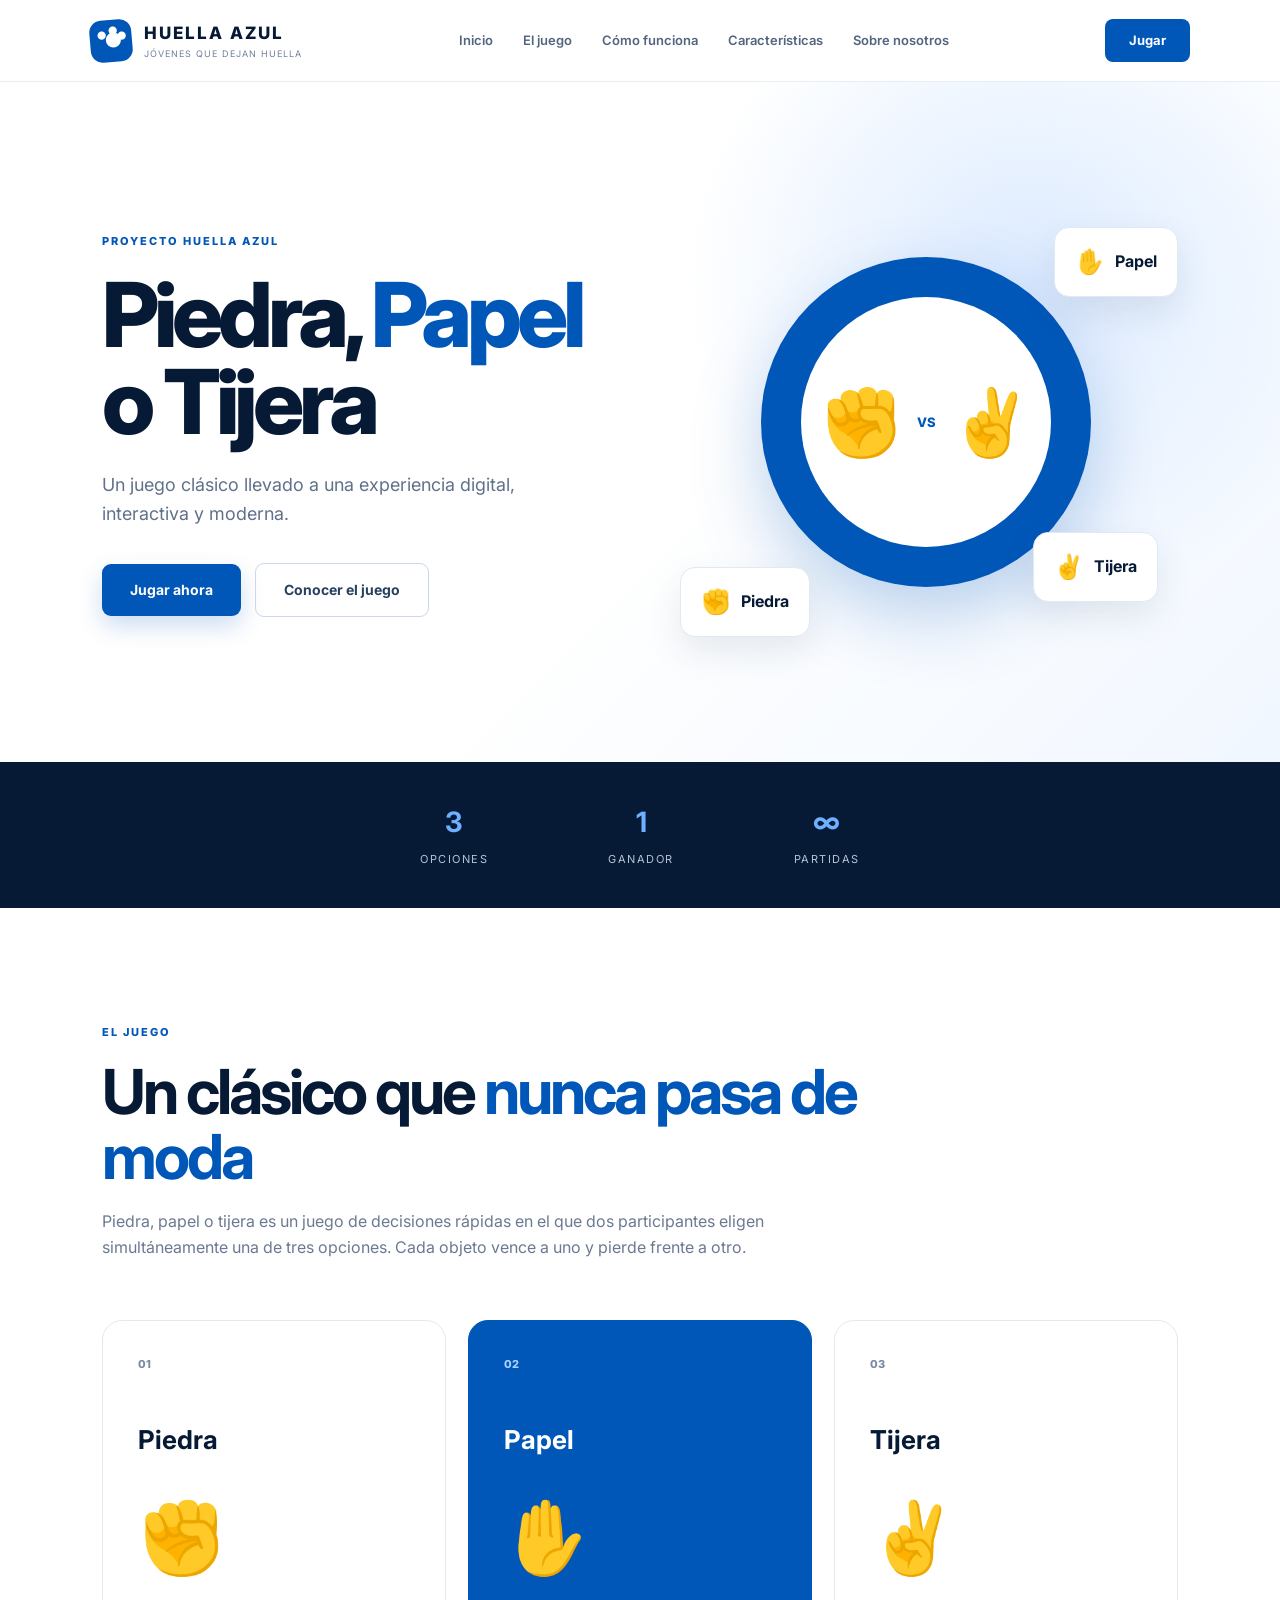
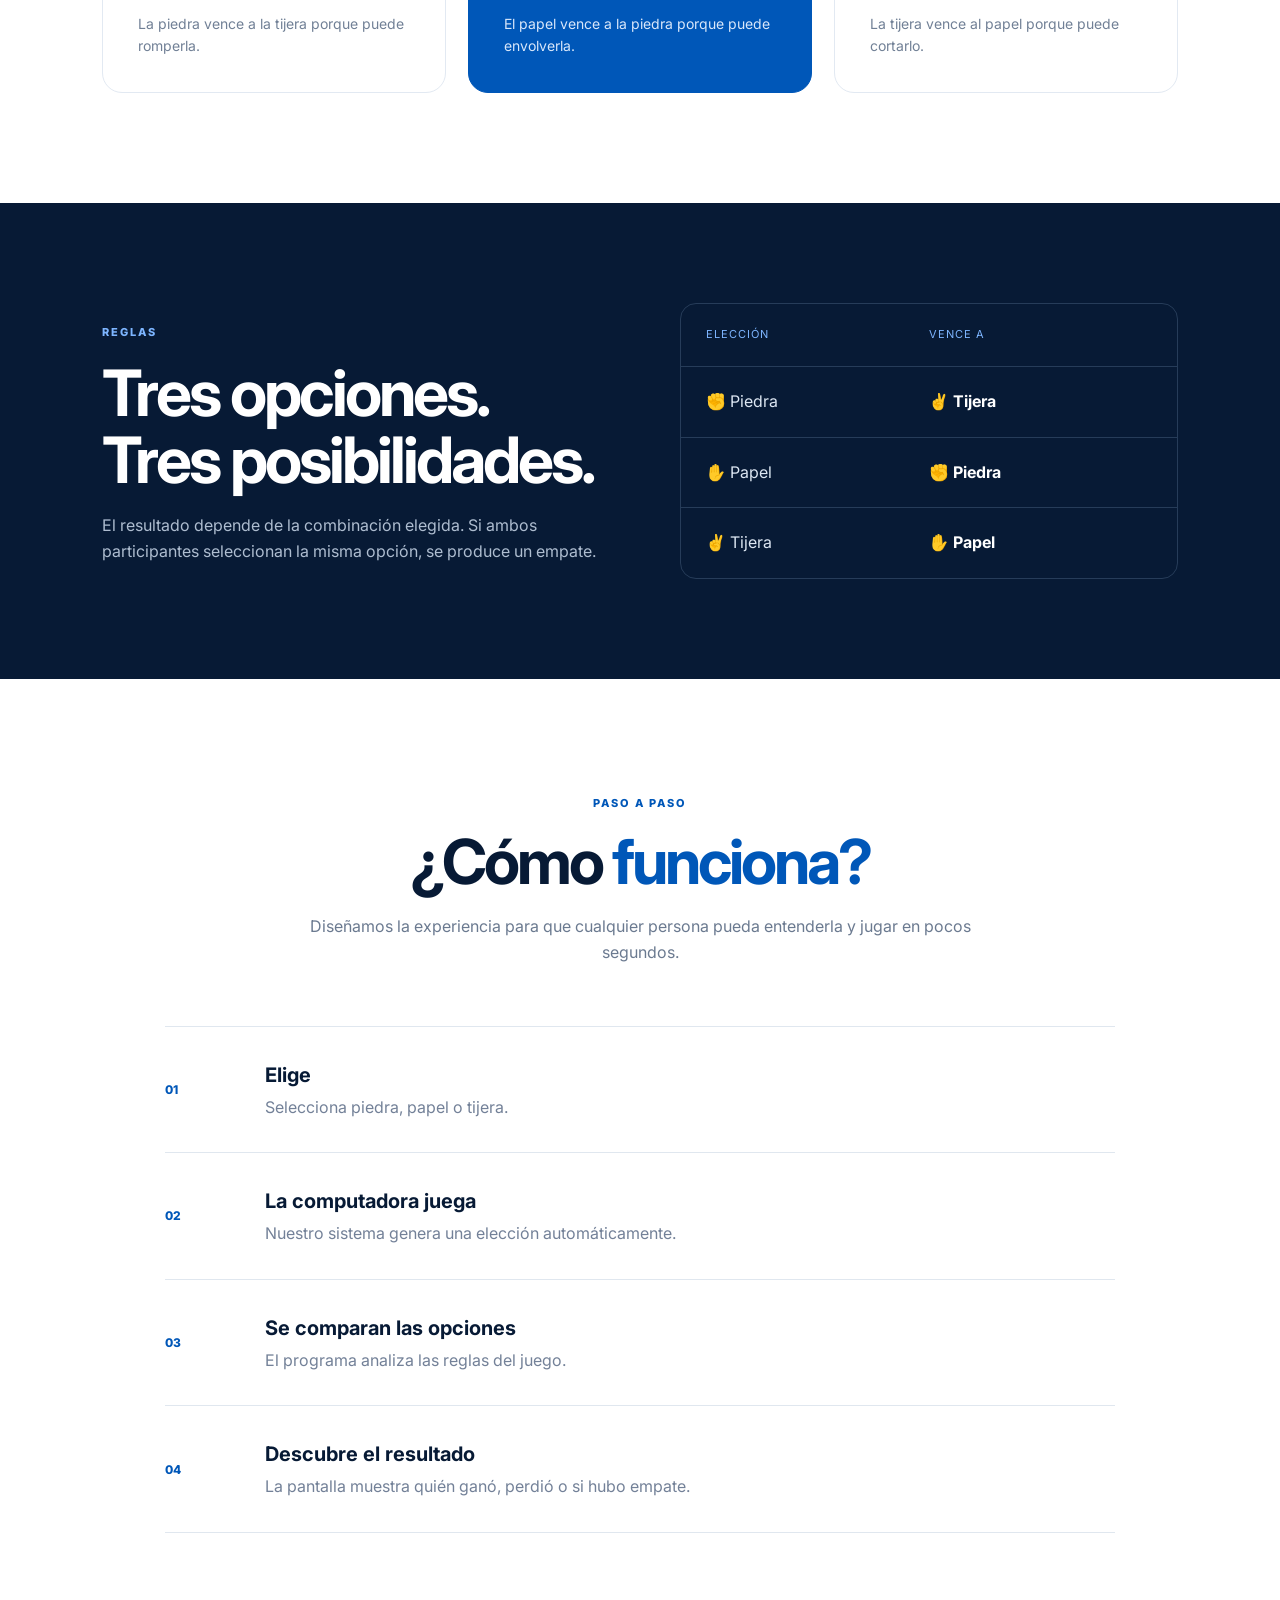
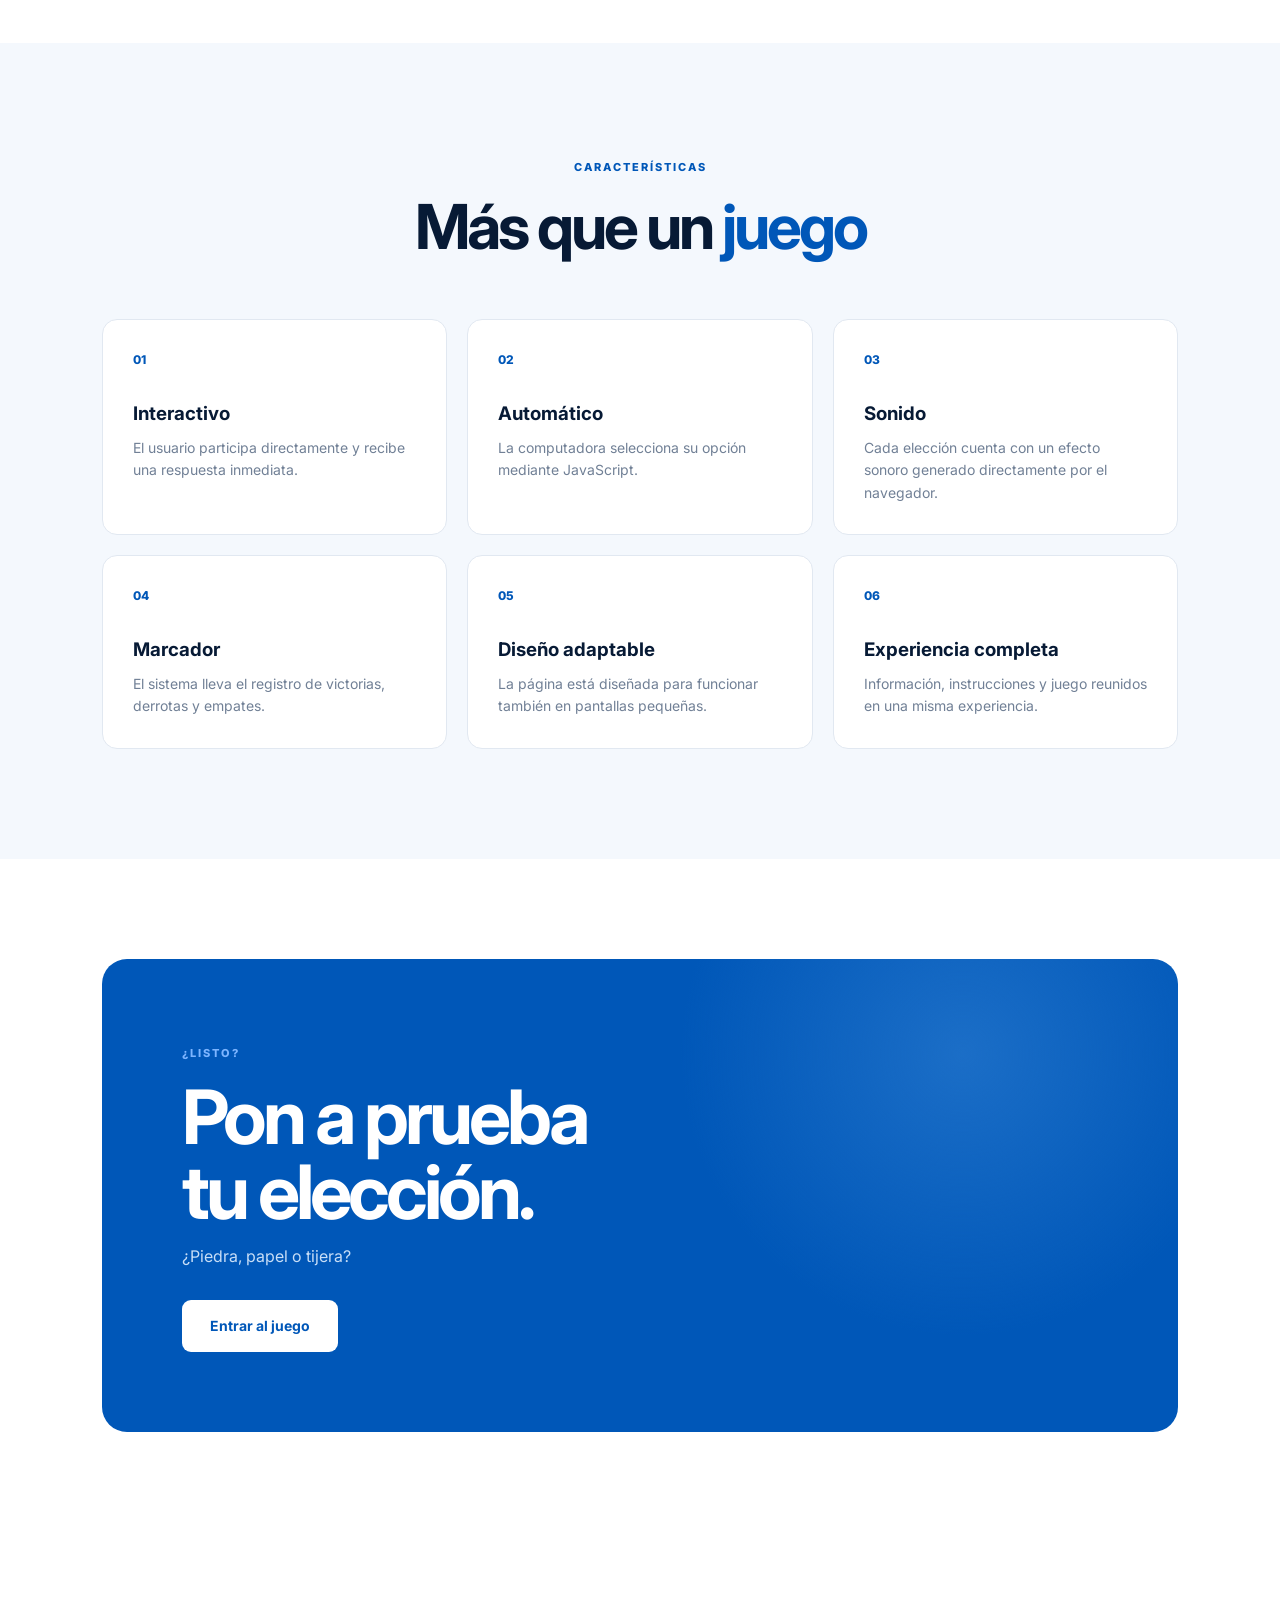
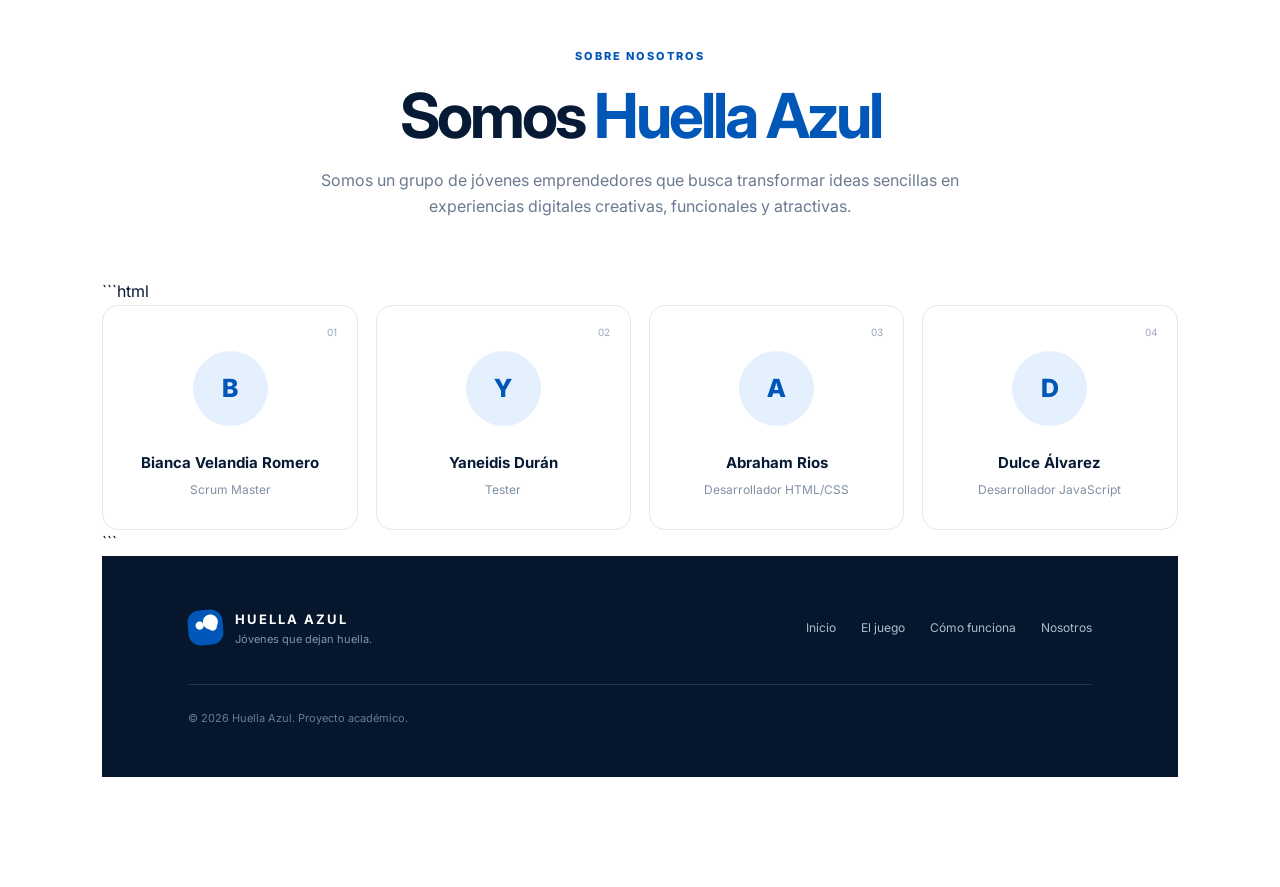
==== index.html @ b8ee0f4b "Rename Index.html to index.html" ====
<!DOCTYPE html>
<html lang="es">
<head>
    <meta charset="UTF-8">
    <meta name="viewport" content="width=device-width, initial-scale=1.0">

    <title>Huella Azul | Piedra, Papel o Tijera</title>

    <link rel="stylesheet" href="style.css">

    <link rel="preconnect" href="https://fonts.googleapis.com">
    <link rel="preconnect" href="https://fonts.gstatic.com" crossorigin>
    <link href="https://fonts.googleapis.com/css2?family=Inter:wght@400;500;600;700;800&display=swap" rel="stylesheet">
</head>

<body>

    <!-- BARRA DE NAVEGACIÓN -->

    <header class="navbar">

        <div class="logo">
            <div class="paw-logo">
                <span>●</span>
                <span>●</span>
                <span>●</span>
                <span>●</span>
            </div>

            <div>
                <h2>HUELLA AZUL</h2>
                <p>Jóvenes que dejan huella</p>
            </div>
        </div>

        <nav>
            <a href="#inicio">Inicio</a>
            <a href="#juego">El juego</a>
            <a href="#como-funciona">Cómo funciona</a>
            <a href="#caracteristicas">Características</a>
            <a href="#nosotros">Sobre nosotros</a>
        </nav>

        <a href="juego.html" class="nav-button">Jugar</a>

    </header>


    <!-- HERO -->

    <main>

        <section id="inicio" class="hero">

            <div class="hero-content">

                <span class="mini-label">PROYECTO HUELLA AZUL</span>

                <h1>
                    Piedra,
                    <span>Papel</span>
                    o Tijera
                </h1>

                <p>
                    Un juego clásico llevado a una experiencia digital,
                    interactiva y moderna.
                </p>

                <div class="hero-buttons">

                    <a href="juego.html" class="primary-button">
                        Jugar ahora
                    </a>

                    <a href="#juego" class="secondary-button">
                        Conocer el juego
                    </a>

                </div>

            </div>


            <div class="hero-game">

                <div class="floating-card card-one">
                    <div class="object-icon">✋</div>
                    <strong>Papel</strong>
                </div>

                <div class="main-circle">

                    <div class="circle-inner">
                        <div class="big-hand">✊</div>
                        <span>VS</span>
                        <div class="big-hand">✌</div>
                    </div>

                </div>

                <div class="floating-card card-two">
                    <div class="object-icon">✌</div>
                    <strong>Tijera</strong>
                </div>

                <div class="floating-card card-three">
                    <div class="object-icon">✊</div>
                    <strong>Piedra</strong>
                </div>

            </div>

        </section>


        <!-- ESTADÍSTICAS -->

        <section class="stats-section">

            <div class="stat">
                <strong>3</strong>
                <span>Opciones</span>
            </div>

            <div class="stat">
                <strong>1</strong>
                <span>Ganador</span>
            </div>

            <div class="stat">
                <strong>∞</strong>
                <span>Partidas</span>
            </div>

        </section>


        <!-- INTRODUCCIÓN -->

        <section id="juego" class="section">

            <div class="section-title">

                <span class="mini-label">EL JUEGO</span>

                <h2>
                    Un clásico que
                    <span>nunca pasa de moda</span>
                </h2>

                <p>
                    Piedra, papel o tijera es un juego de decisiones rápidas
                    en el que dos participantes eligen simultáneamente una
                    de tres opciones. Cada objeto vence a uno y pierde frente
                    a otro.
                </p>

            </div>


            <div class="info-grid">

                <article class="info-card">

                    <div class="card-number">01</div>

                    <h3>Piedra</h3>

                    <div class="large-symbol">✊</div>

                    <p>
                        La piedra vence a la tijera porque puede romperla.
                    </p>

                </article>


                <article class="info-card featured">

                    <div class="card-number">02</div>

                    <h3>Papel</h3>

                    <div class="large-symbol">✋</div>

                    <p>
                        El papel vence a la piedra porque puede envolverla.
                    </p>

                </article>


                <article class="info-card">

                    <div class="card-number">03</div>

                    <h3>Tijera</h3>

                    <div class="large-symbol">✌</div>

                    <p>
                        La tijera vence al papel porque puede cortarlo.
                    </p>

                </article>

            </div>

        </section>


        <!-- REGLAS -->

        <section class="rules-section">

            <div class="rules-content">

                <span class="mini-label light">REGLAS</span>

                <h2>
                    Tres opciones.
                    <br>
                    Tres posibilidades.
                </h2>

                <p>
                    El resultado depende de la combinación elegida.
                    Si ambos participantes seleccionan la misma opción,
                    se produce un empate.
                </p>

            </div>


            <div class="rules-table">

                <div class="rule-row header">
                    <span>Elección</span>
                    <span>Vence a</span>
                </div>

                <div class="rule-row">
                    <span>✊ Piedra</span>
                    <strong>✌ Tijera</strong>
                </div>

                <div class="rule-row">
                    <span>✋ Papel</span>
                    <strong>✊ Piedra</strong>
                </div>

                <div class="rule-row">
                    <span>✌ Tijera</span>
                    <strong>✋ Papel</strong>
                </div>

            </div>

        </section>


        <!-- CÓMO FUNCIONA -->

        <section id="como-funciona" class="section">

            <div class="section-title centered">

                <span class="mini-label">PASO A PASO</span>

                <h2>
                    ¿Cómo
                    <span>funciona?</span>
                </h2>

                <p>
                    Diseñamos la experiencia para que cualquier persona
                    pueda entenderla y jugar en pocos segundos.
                </p>

            </div>


            <div class="steps">

                <div class="step">

                    <div class="step-number">01</div>

                    <div>
                        <h3>Elige</h3>
                        <p>
                            Selecciona piedra, papel o tijera.
                        </p>
                    </div>

                </div>


                <div class="step">

                    <div class="step-number">02</div>

                    <div>
                        <h3>La computadora juega</h3>
                        <p>
                            Nuestro sistema genera una elección
                            automáticamente.
                        </p>
                    </div>

                </div>


                <div class="step">

                    <div class="step-number">03</div>

                    <div>
                        <h3>Se comparan las opciones</h3>
                        <p>
                            El programa analiza las reglas del juego.
                        </p>
                    </div>

                </div>


                <div class="step">

                    <div class="step-number">04</div>

                    <div>
                        <h3>Descubre el resultado</h3>
                        <p>
                            La pantalla muestra quién ganó, perdió
                            o si hubo empate.
                        </p>
                    </div>

                </div>

            </div>

        </section>


        <!-- CARACTERÍSTICAS -->

        <section id="caracteristicas" class="features-section">

            <div class="section-title centered">

                <span class="mini-label">CARACTERÍSTICAS</span>

                <h2>
                    Más que un
                    <span>juego</span>
                </h2>

            </div>


            <div class="features-grid">

                <article class="feature">

                    <div class="feature-icon">01</div>

                    <h3>Interactivo</h3>

                    <p>
                        El usuario participa directamente y recibe
                        una respuesta inmediata.
                    </p>

                </article>


                <article class="feature">

                    <div class="feature-icon">02</div>

                    <h3>Automático</h3>

                    <p>
                        La computadora selecciona su opción mediante
                        JavaScript.
                    </p>

                </article>


                <article class="feature">

                    <div class="feature-icon">03</div>

                    <h3>Sonido</h3>

                    <p>
                        Cada elección cuenta con un efecto sonoro
                        generado directamente por el navegador.
                    </p>

                </article>


                <article class="feature">

                    <div class="feature-icon">04</div>

                    <h3>Marcador</h3>

                    <p>
                        El sistema lleva el registro de victorias,
                        derrotas y empates.
                    </p>

                </article>


                <article class="feature">

                    <div class="feature-icon">05</div>

                    <h3>Diseño adaptable</h3>

                    <p>
                        La página está diseñada para funcionar
                        también en pantallas pequeñas.
                    </p>

                </article>


                <article class="feature">

                    <div class="feature-icon">06</div>

                    <h3>Experiencia completa</h3>

                    <p>
                        Información, instrucciones y juego reunidos
                        en una misma experiencia.
                    </p>

                </article>

            </div>

        </section>


        <!-- CTA -->

        <section class="cta">

            <div>

                <span class="mini-label light">
                    ¿LISTO?
                </span>

                <h2>
                    Pon a prueba
                    <br>
                    tu elección.
                </h2>

                <p>
                    ¿Piedra, papel o tijera?
                </p>

                <a href="juego.html" class="white-button">
                    Entrar al juego
                </a>

            </div>

        </section>


        <!-- SOBRE NOSOTROS -->

        <section id="nosotros" class="section">

            <div class="section-title centered">

                <span class="mini-label">
                    SOBRE NOSOTROS
                </span>

                <h2>
                    Somos
                    <span>Huella Azul</span>
                </h2>

                <p>
                    Somos un grupo de jóvenes emprendedores que busca
                    transformar ideas sencillas en experiencias digitales
                    creativas, funcionales y atractivas.
                </p>

            </div>


            ```html
<div class="team-grid">

    <article class="member">

        <div class="member-number">01</div>

        <div class="member-initial">
            B
        </div>

        <h3>Bianca Velandia Romero</h3>

        <p class="member-role">
            Scrum Master
        </p>

    </article>


    <article class="member">

        <div class="member-number">02</div>

        <div class="member-initial">
            Y
        </div>

        <h3>Yaneidis Durán</h3>

        <p class="member-role">
            Tester
        </p>

    </article>


    <article class="member">

        <div class="member-number">03</div>

        <div class="member-initial">
            A
        </div>

        <h3>Abraham Rios</h3>

        <p class="member-role">
            Desarrollador HTML/CSS
        </p>

    </article>


    <article class="member">

        <div class="member-number">04</div>

        <div class="member-initial">
            D
        </div>

        <h3>Dulce Álvarez</h3>

        <p class="member-role">
            Desarrollador JavaScript
        </p>

    </article>

</div>
```



    <!-- FOOTER -->

    <footer>

        <div class="footer-logo">

            <div class="paw-logo small">
                <span>●</span>
                <span>●</span>
                <span>●</span>
                <span>●</span>
            </div>

            <div>
                <strong>HUELLA AZUL</strong>
                <p>Jóvenes que dejan huella.</p>
            </div>

        </div>


        <div class="footer-links">

            <a href="#inicio">Inicio</a>
            <a href="#juego">El juego</a>
            <a href="#como-funciona">Cómo funciona</a>
            <a href="#nosotros">Nosotros</a>

        </div>


        <p class="copyright">
            © 2026 Huella Azul. Proyecto académico.
        </p>

    </footer>

</body>
</html>
---- style.css ----
* {
    margin: 0;
    padding: 0;
    box-sizing: border-box;
}

html {
    scroll-behavior: smooth;
}

body {
    font-family: "Inter", sans-serif;
    background: #ffffff;
    color: #071a35;
    line-height: 1.6;
}

a {
    text-decoration: none;
    color: inherit;
}


/* =========================
   NAVBAR
========================= */

.navbar {
    width: 100%;
    height: 82px;
    padding: 0 7%;
    display: flex;
    align-items: center;
    justify-content: space-between;
    background: rgba(255, 255, 255, 0.96);
    border-bottom: 1px solid #e7edf5;
    position: sticky;
    top: 0;
    z-index: 1000;
    backdrop-filter: blur(12px);
}

.logo {
    display: flex;
    align-items: center;
    gap: 12px;
}

.logo h2 {
    font-size: 17px;
    letter-spacing: 2px;
    font-weight: 800;
}

.logo p {
    font-size: 9px;
    color: #70809a;
    letter-spacing: 1px;
    text-transform: uppercase;
}

.paw-logo {
    width: 42px;
    height: 42px;
    border-radius: 12px;
    background: #0057b8;
    position: relative;
    transform: rotate(-5deg);
}

.paw-logo span {
    position: absolute;
    color: white;
    font-size: 11px;
}

.paw-logo span:nth-child(1) {
    left: 7px;
    top: 7px;
}

.paw-logo span:nth-child(2) {
    left: 19px;
    top: 3px;
}

.paw-logo span:nth-child(3) {
    right: 5px;
    top: 9px;
}

.paw-logo span:nth-child(4) {
    left: 14px;
    bottom: 6px;
    font-size: 20px;
}

nav {
    display: flex;
    gap: 30px;
}

nav a {
    font-size: 13px;
    font-weight: 600;
    color: #53657e;
    transition: 0.3s;
}

nav a:hover {
    color: #0057b8;
}

.nav-button {
    background: #0057b8;
    color: white;
    padding: 11px 24px;
    border-radius: 8px;
    font-size: 13px;
    font-weight: 700;
    transition: 0.3s;
}

.nav-button:hover {
    background: #003e82;
    transform: translateY(-2px);
}


/* =========================
   HERO
========================= */

.hero {
    min-height: 680px;
    padding: 80px 8%;
    display: grid;
    grid-template-columns: 1fr 1fr;
    align-items: center;
    gap: 70px;
    background:
        radial-gradient(circle at 80% 30%, #dbeaff 0, transparent 30%),
        linear-gradient(135deg, #ffffff 55%, #f1f7ff);
}

.hero-content {
    max-width: 650px;
}

.mini-label {
    color: #0057b8;
    font-size: 11px;
    font-weight: 800;
    letter-spacing: 2px;
    text-transform: uppercase;
}

.hero h1 {
    font-size: clamp(55px, 7vw, 92px);
    line-height: 0.98;
    letter-spacing: -5px;
    margin: 18px 0 25px;
    font-weight: 800;
}

.hero h1 span,
.section-title h2 span,
.game-header h1 span {
    color: #0057b8;
}

.hero-content > p {
    max-width: 500px;
    color: #61718a;
    font-size: 18px;
    margin-bottom: 34px;
}

.hero-buttons {
    display: flex;
    gap: 14px;
    align-items: center;
}

.primary-button,
.secondary-button,
.white-button {
    padding: 15px 28px;
    border-radius: 9px;
    font-size: 14px;
    font-weight: 700;
    transition: 0.3s;
}

.primary-button {
    background: #0057b8;
    color: white;
    box-shadow: 0 10px 25px rgba(0, 87, 184, 0.2);
}

.primary-button:hover {
    transform: translateY(-3px);
    background: #003e82;
}

.secondary-button {
    border: 1px solid #ccd8e8;
    color: #27415f;
}

.secondary-button:hover {
    border-color: #0057b8;
    color: #0057b8;
}


/* HERO GRAPHIC */

.hero-game {
    height: 480px;
    position: relative;
    display: flex;
    align-items: center;
    justify-content: center;
}

.main-circle {
    width: 330px;
    height: 330px;
    border-radius: 50%;
    background: #0057b8;
    display: flex;
    justify-content: center;
    align-items: center;
    box-shadow: 0 30px 70px rgba(0, 87, 184, 0.25);
}

.circle-inner {
    width: 250px;
    height: 250px;
    background: white;
    border-radius: 50%;
    display: flex;
    align-items: center;
    justify-content: center;
    gap: 15px;
}

.big-hand {
    font-size: 65px;
}

.circle-inner span {
    color: #0057b8;
    font-weight: 800;
    font-size: 13px;
}

.floating-card {
    position: absolute;
    background: white;
    border: 1px solid #e2e9f2;
    border-radius: 15px;
    padding: 15px 20px;
    display: flex;
    align-items: center;
    gap: 10px;
    box-shadow: 0 15px 35px rgba(25, 54, 90, 0.1);
}

.object-icon {
    font-size: 24px;
}

.card-one {
    top: 45px;
    right: 0;
}

.card-two {
    bottom: 60px;
    right: 20px;
}

.card-three {
    bottom: 25px;
    left: 5px;
}


/* =========================
   STATS
========================= */

.stats-section {
    background: #071a35;
    color: white;
    display: flex;
    justify-content: center;
    gap: 120px;
    padding: 38px;
}

.stat {
    text-align: center;
}

.stat strong {
    display: block;
    color: #6eafff;
    font-size: 28px;
}

.stat span {
    color: #b5c3d6;
    font-size: 11px;
    text-transform: uppercase;
    letter-spacing: 1.5px;
}


/* =========================
   SECTIONS
========================= */

.section {
    padding: 110px 8%;
}

.section-title {
    max-width: 760px;
    margin-bottom: 60px;
}

.section-title.centered {
    margin-left: auto;
    margin-right: auto;
    text-align: center;
}

.section-title h2 {
    font-size: clamp(38px, 5vw, 62px);
    line-height: 1.05;
    letter-spacing: -3px;
    margin: 15px 0 20px;
}

.section-title p {
    color: #6b7a90;
    max-width: 680px;
    font-size: 16px;
}

.centered p {
    margin: auto;
}


/* =========================
   INFO CARDS
========================= */

.info-grid {
    display: grid;
    grid-template-columns: repeat(3, 1fr);
    gap: 22px;
}

.info-card {
    min-height: 360px;
    border: 1px solid #e2e9f2;
    border-radius: 20px;
    padding: 35px;
    position: relative;
    transition: 0.3s;
    background: white;
}

.info-card:hover {
    transform: translateY(-8px);
    box-shadow: 0 20px 45px rgba(25, 54, 90, 0.1);
}

.info-card.featured {
    background: #0057b8;
    color: white;
    border-color: #0057b8;
}

.card-number {
    font-size: 11px;
    color: #7a8aa0;
    font-weight: 800;
}

.featured .card-number {
    color: #a9d0ff;
}

.info-card h3 {
    margin-top: 45px;
    font-size: 26px;
}

.large-symbol {
    font-size: 70px;
    margin: 20px 0;
}

.info-card p {
    color: #718096;
    font-size: 14px;
}

.featured p {
    color: #d8e7fa;
}


/* =========================
   RULES
========================= */

.rules-section {
    background: #071a35;
    color: white;
    padding: 100px 8%;
    display: grid;
    grid-template-columns: 1fr 1fr;
    gap: 80px;
    align-items: center;
}

.light {
    color: #7db5ff;
}

.rules-content h2 {
    font-size: clamp(42px, 5vw, 65px);
    line-height: 1.05;
    letter-spacing: -3px;
    margin: 15px 0 20px;
}

.rules-content p {
    color: #aebdd0;
    max-width: 500px;
}

.rules-table {
    border: 1px solid #263c59;
    border-radius: 16px;
    overflow: hidden;
}

.rule-row {
    display: grid;
    grid-template-columns: 1fr 1fr;
    padding: 22px 25px;
    border-bottom: 1px solid #263c59;
    color: #dce6f2;
}

.rule-row:last-child {
    border-bottom: none;
}

.rule-row.header {
    color: #7db5ff;
    font-size: 11px;
    text-transform: uppercase;
    letter-spacing: 1px;
}

.rule-row strong {
    color: white;
}


/* =========================
   STEPS
========================= */

.steps {
    max-width: 950px;
    margin: auto;
    border-top: 1px solid #e0e7ef;
}

.step {
    display: grid;
    grid-template-columns: 100px 1fr;
    padding: 32px 0;
    border-bottom: 1px solid #e0e7ef;
    align-items: center;
}

.step-number {
    color: #0057b8;
    font-size: 12px;
    font-weight: 800;
}

.step h3 {
    font-size: 20px;
    margin-bottom: 4px;
}

.step p {
    color: #738198;
}


/* =========================
   FEATURES
========================= */

.features-section {
    padding: 110px 8%;
    background: #f4f8fd;
}

.features-grid {
    max-width: 1150px;
    margin: auto;
    display: grid;
    grid-template-columns: repeat(3, 1fr);
    gap: 20px;
}

.feature {
    background: white;
    border: 1px solid #e1e8f1;
    border-radius: 15px;
    padding: 30px;
    transition: 0.3s;
}

.feature:hover {
    transform: translateY(-5px);
    box-shadow: 0 15px 35px rgba(20, 50, 90, 0.08);
}

.feature-icon {
    color: #0057b8;
    font-size: 12px;
    font-weight: 800;
    margin-bottom: 30px;
}

.feature h3 {
    margin-bottom: 8px;
}

.feature p {
    color: #718096;
    font-size: 14px;
}


/* =========================
   CTA
========================= */

.cta {
    margin: 100px 8%;
    border-radius: 25px;
    padding: 80px;
    background:
        radial-gradient(circle at 80% 20%, #1b6ec7, transparent 30%),
        #0057b8;
    color: white;
}

.cta h2 {
    font-size: clamp(45px, 6vw, 75px);
    line-height: 1;
    letter-spacing: -4px;
    margin: 15px 0;
}

.cta p {
    color: #c7def7;
    margin-bottom: 30px;
}

.white-button {
    display: inline-block;
    background: white;
    color: #0057b8;
}


/* =========================
   TEAM
========================= */

.team-grid {
    display: grid;
    grid-template-columns: repeat(4, 1fr);
    gap: 18px;
}

.member {
    padding: 30px;
    border: 1px solid #e1e8f1;
    border-radius: 16px;
    text-align: center;
    position: relative;
}

.member-number {
    position: absolute;
    top: 18px;
    right: 20px;
    color: #9aa8ba;
    font-size: 10px;
}

.member-initial {
    width: 75px;
    height: 75px;
    margin: 15px auto 25px;
    border-radius: 50%;
    display: flex;
    justify-content: center;
    align-items: center;
    background: #e5f0ff;
    color: #0057b8;
    font-size: 25px;
    font-weight: 800;
}

.member h3 {
    font-size: 15px;
    margin-bottom: 5px;
}

.member p {
    color: #8090a4;
    font-size: 12px;
}


/* =========================
   FOOTER
========================= */

footer {
    background: #06162c;
    color: white;
    padding: 50px 8%;
    display: grid;
    grid-template-columns: 1fr auto;
    gap: 35px;
    align-items: center;
}

.footer-logo {
    display: flex;
    align-items: center;
    gap: 12px;
}

.paw-logo.small {
    width: 35px;
    height: 35px;
}

.footer-logo strong {
    font-size: 13px;
    letter-spacing: 2px;
}

.footer-logo p {
    color: #8394ab;
    font-size: 11px;
}

.footer-links {
    display: flex;
    gap: 25px;
}

.footer-links a {
    color: #aebdd0;
    font-size: 12px;
}

.footer-links a:hover {
    color: white;
}

.copyright {
    grid-column: 1 / -1;
    color: #687b95;
    font-size: 11px;
    border-top: 1px solid #203550;
    padding-top: 25px;
}


/* ==================================================
   PÁGINA DEL JUEGO
================================================== */

.game-page {
    background: #f4f8fd;
    min-height: 100vh;
}

.game-container {
    width: min(1100px, 90%);
    margin: auto;
    padding: 75px 0 100px;
}

.game-header {
    text-align: center;
    margin-bottom: 45px;
}

.game-header h1 {
    font-size: clamp(40px, 6vw, 70px);
    line-height: 1;
    letter-spacing: -4px;
    margin: 15px 0;
}

.game-header p {
    color: #708097;
}


/* MARCADOR */

.scoreboard {
    width: 500px;
    max-width: 100%;
    margin: auto;
    background: white;
    border: 1px solid #e0e7ef;
    border-radius: 15px;
    padding: 20px 35px;
    display: flex;
    justify-content: space-between;
    align-items: center;
}

.score-box {
    text-align: center;
}

.score-box span {
    display: block;
    color: #77879d;
    font-size: 10px;
    letter-spacing: 1.5px;
    font-weight: 800;
}

.score-box strong {
    font-size: 35px;
    color: #0057b8;
}

.vs {
    font-weight: 800;
    color: #b2bdca;
}


/* RESULTADO */

.result-area {
    margin: 45px 0;
    display: grid;
    grid-template-columns: 160px 1fr 160px;
    gap: 30px;
    align-items: center;
}

.choice-display {
    height: 160px;
    border-radius: 20px;
    background: white;
    border: 1px solid #dfe7f1;
    display: flex;
    align-items: center;
    justify-content: center;
}

.choice-display span {
    font-size: 65px;
}

.result-text {
    text-align: center;
}

.result-text > span {
    color: #0057b8;
    font-size: 10px;
    font-weight: 800;
    letter-spacing: 1.5px;
}

.result-text h2 {
    font-size: 32px;
    margin: 8px 0;
}

.result-text p {
    color: #77869b;
    font-size: 13px;
}


/* BOTONES */

.options {
    text-align: center;
}

.options h3 {
    margin-bottom: 22px;
}

.choice-buttons {
    display: grid;
    grid-template-columns: repeat(3, 1fr);
    gap: 18px;
}

.game-choice {
    background: white;
    border: 2px solid #e0e8f2;
    border-radius: 18px;
    padding: 28px 15px;
    cursor: pointer;
    font-family: inherit;
    transition: 0.3s;
}

.game-choice:hover {
    border-color: #0057b8;
    transform: translateY(-5px);
    box-shadow: 0 15px 30px rgba(0, 87, 184, 0.1);
}

.game-choice.active {
    border-color: #0057b8;
    background: #eef6ff;
}

.choice-symbol {
    display: block;
    font-size: 48px;
    margin-bottom: 10px;
}

.game-choice strong {
    display: block;
    color: #122b48;
    font-size: 16px;
}

.game-choice small {
    color: #8795a8;
    font-size: 11px;
}


/* RESET */

.reset-button {
    display: block;
    margin: 28px auto;
    border: none;
    background: transparent;
    color: #0057b8;
    font-family: inherit;
    font-weight: 700;
    cursor: pointer;
}

.reset-button:hover {
    text-decoration: underline;
}


/* HISTORIAL */

.history {
    background: white;
    border: 1px solid #e0e8f1;
    border-radius: 18px;
    margin-top: 50px;
    overflow: hidden;
}

.history-header {
    display: flex;
    justify-content: space-between;
    padding: 22px 25px;
    border-bottom: 1px solid #e5ebf2;
}

.history-header h3 {
    font-size: 15px;
}

.history-header span {
    color: #7b8ba0;
    font-size: 12px;
}

.history-list {
    max-height: 260px;
    overflow-y: auto;
}

.history-item {
    display: grid;
    grid-template-columns: 1fr 1fr 1fr;
    padding: 15px 25px;
    border-bottom: 1px solid #edf1f6;
    font-size: 12px;
}

.history-item:last-child {
    border-bottom: none;
}

.history-item .win {
    color: #16834a;
    font-weight: 800;
}

.history-item .lose {
    color: #c73636;
    font-weight: 800;
}

.history-item .draw {
    color: #b07800;
    font-weight: 800;
}

.empty-history {
    padding: 30px;
    text-align: center;
    color: #9aa7b7;
    font-size: 13px;
}

.back-link {
    display: block;
    text-align: center;
    margin-top: 35px;
    color: #0057b8;
    font-size: 13px;
    font-weight: 700;
}


/* =========================
   ANIMACIONES
========================= */

@keyframes pop {
    0% {
        transform: scale(0.7);
        opacity: 0;
    }

    70% {
        transform: scale(1.1);
    }

    100% {
        transform: scale(1);
        opacity: 1;
    }
}

.animate-choice {
    animation: pop 0.35s ease;
}


/* =========================
   RESPONSIVE
========================= */

@media (max-width: 900px) {

    .navbar {
        padding: 0 5%;
    }

    nav {
        display: none;
    }

    .hero {
        grid-template-columns: 1fr;
        padding-top: 60px;
    }

    .hero-game {
        height: 400px;
    }

    .info-grid,
    .features-grid {
        grid-template-columns: 1fr 1fr;
    }

    .team-grid {
        grid-template-columns: 1fr 1fr;
    }

    .rules-section {
        grid-template-columns: 1fr;
    }

    .stats-section {
        gap: 50px;
    }
}


@media (max-width: 600px) {

    .navbar {
        height: 70px;
    }

    .logo h2 {
        font-size: 13px;
    }

    .logo p {
        display: none;
    }

    .nav-button {
        padding: 9px 15px;
    }

    .hero {
        padding: 60px 6%;
    }

    .hero h1 {
        letter-spacing: -3px;
    }

    .hero-game {
        transform: scale(0.8);
    }

    .main-circle {
        width: 270px;
        height: 270px;
    }

    .circle-inner {
        width: 205px;
        height: 205px;
    }

    .stats-section {
        gap: 25px;
        padding: 30px 10px;
    }

    .stat strong {
        font-size: 23px;
    }

    .section,
    .features-section {
        padding: 75px 6%;
    }

    .info-grid,
    .features-grid,
    .team-grid {
        grid-template-columns: 1fr;
    }

    .rules-section {
        padding: 75px 6%;
    }

    .cta {
        margin: 60px 6%;
        padding: 50px 30px;
    }

    .result-area {
        grid-template-columns: 1fr 1fr;
    }

    .result-text {
        grid-column: 1 / -1;
        grid-row: 1;
    }

    .choice-display {
        height: 120px;
    }

    .choice-buttons {
        grid-template-columns: 1fr;
    }

    footer {
        grid-template-columns: 1fr;
    }

    .footer-links {
        flex-wrap: wrap;
    }
}
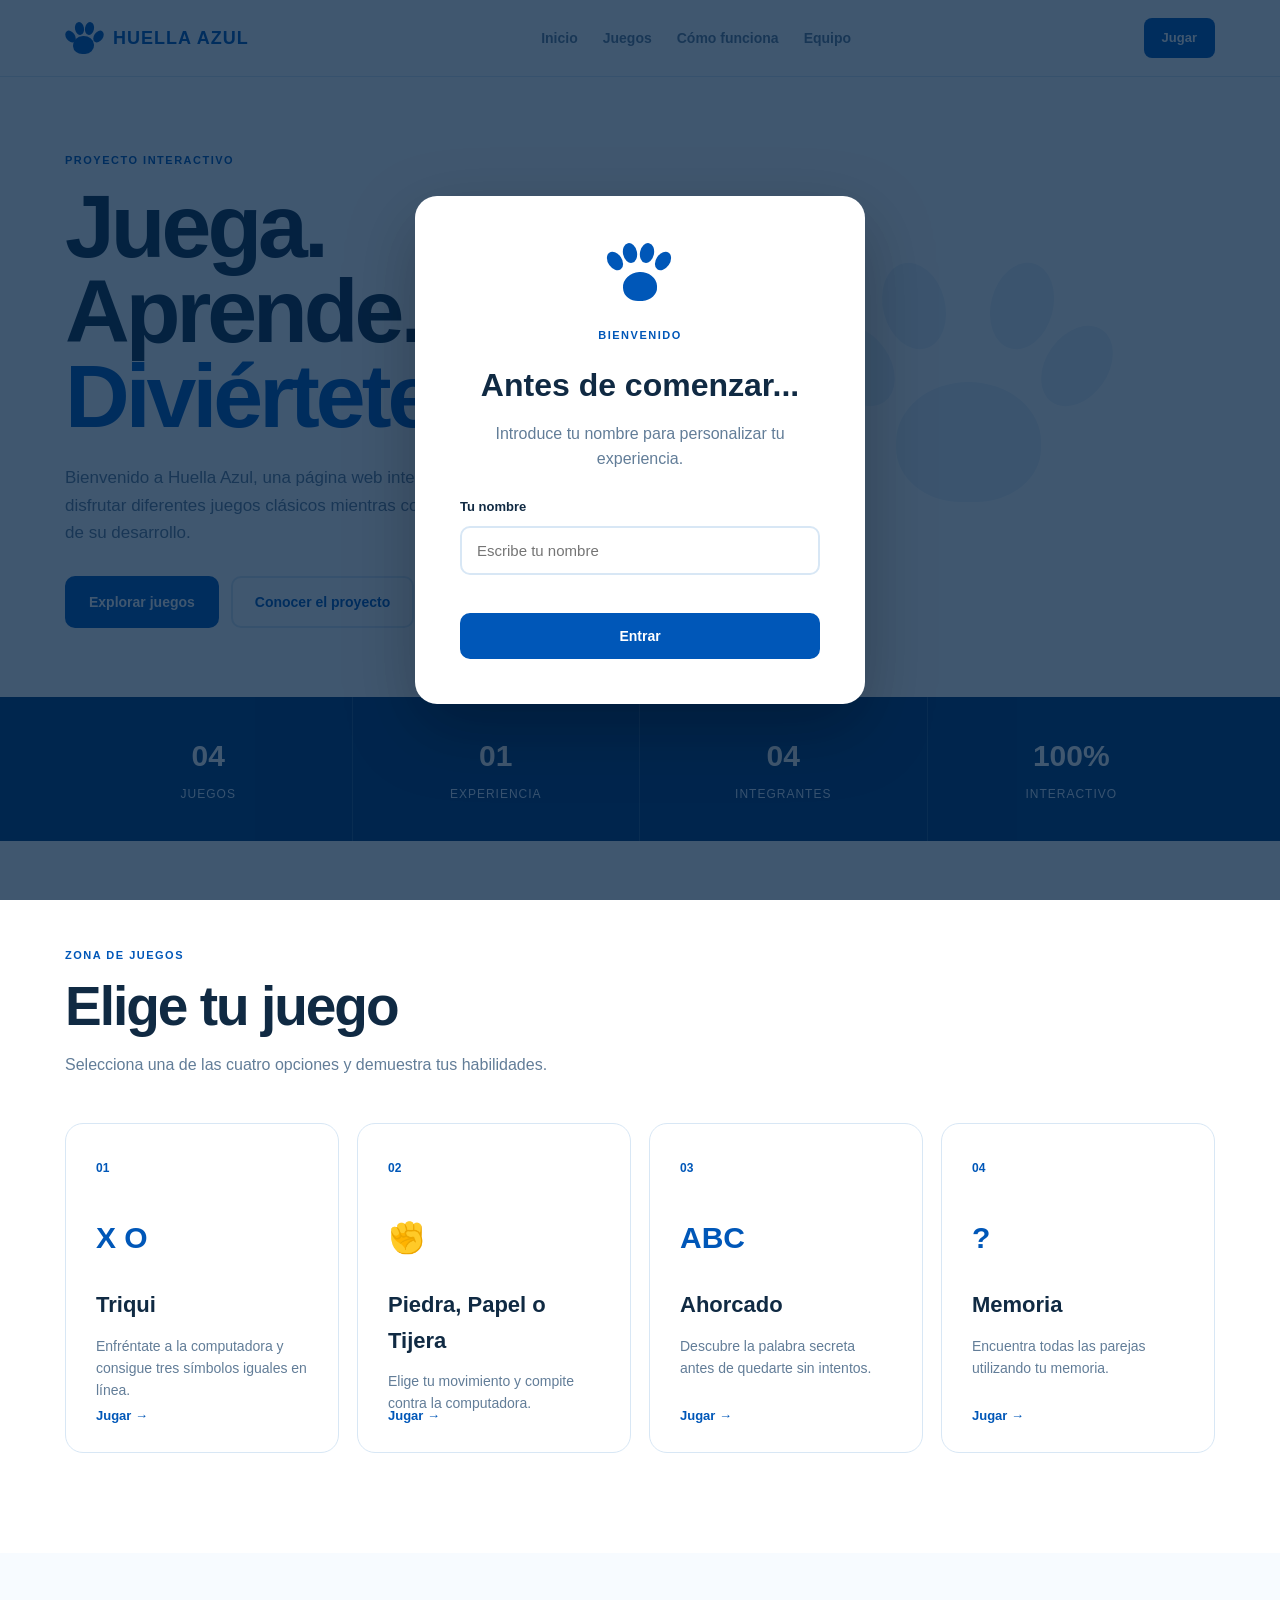
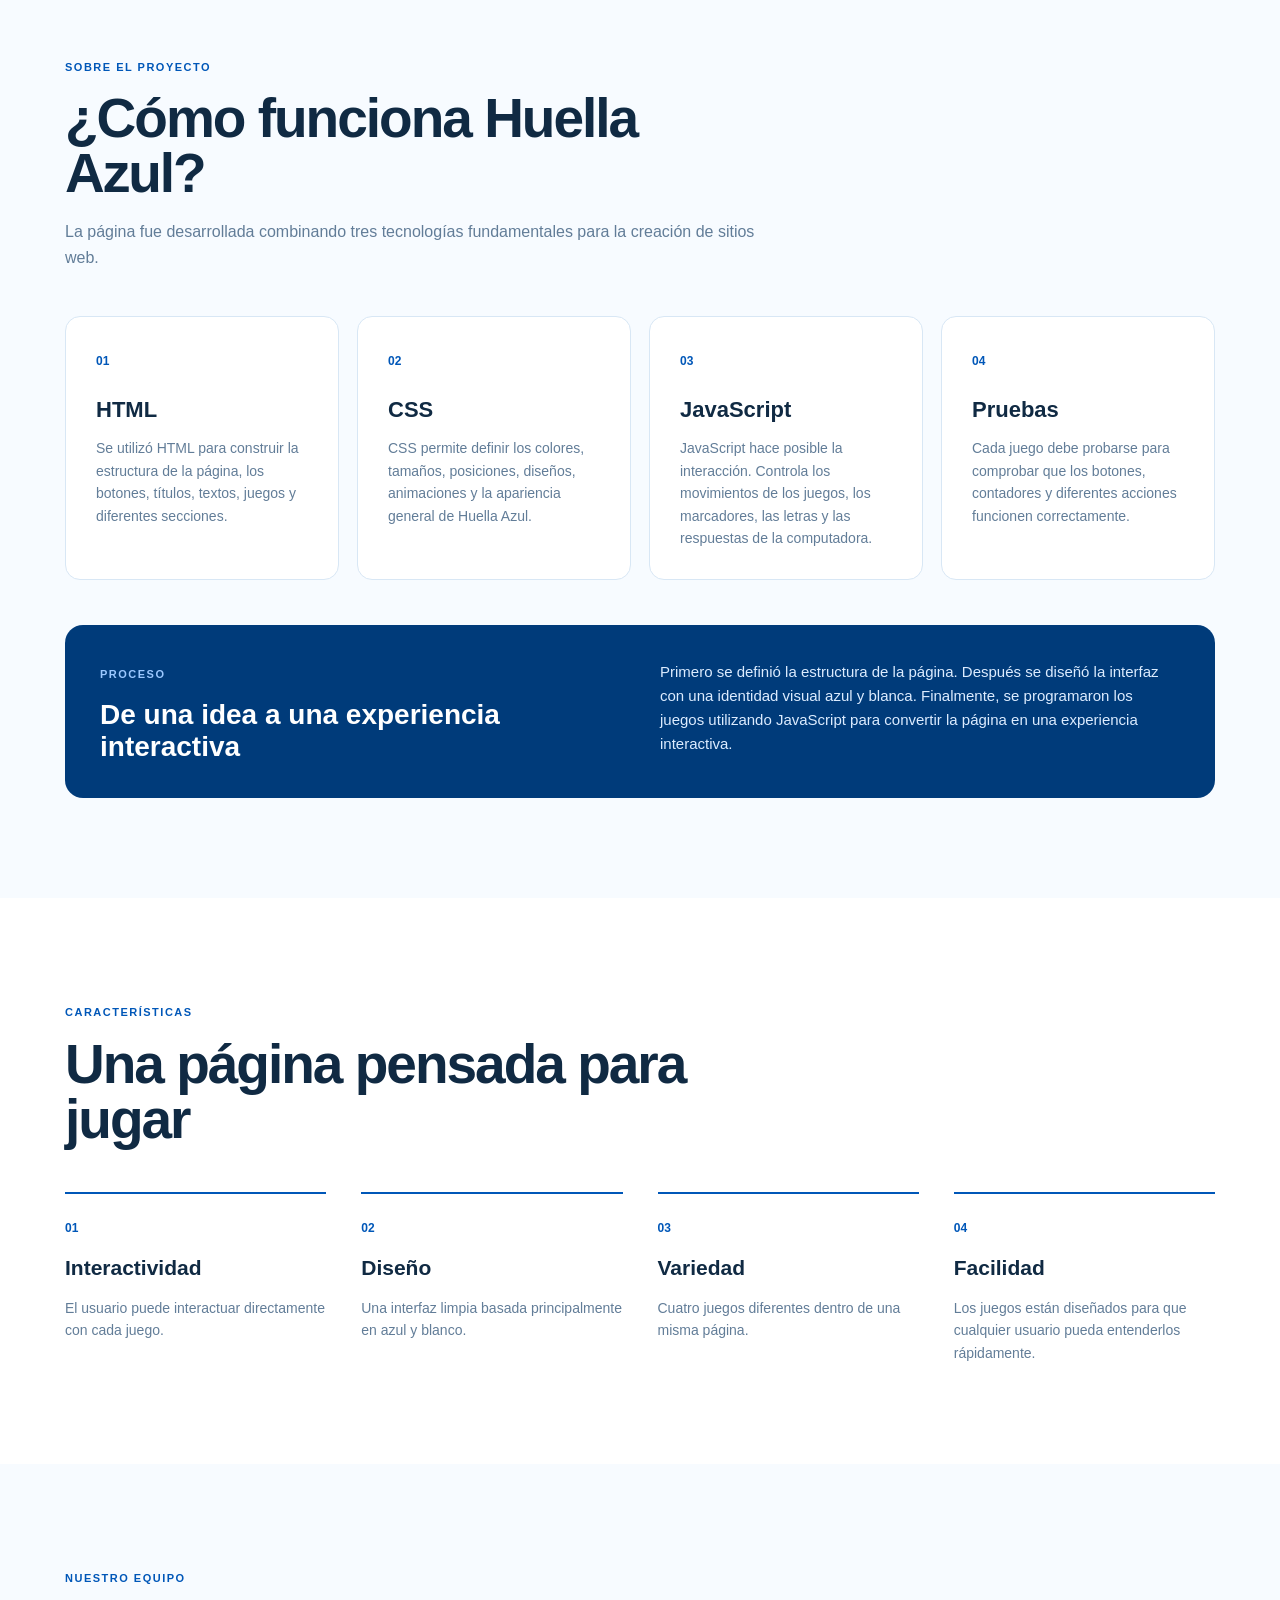
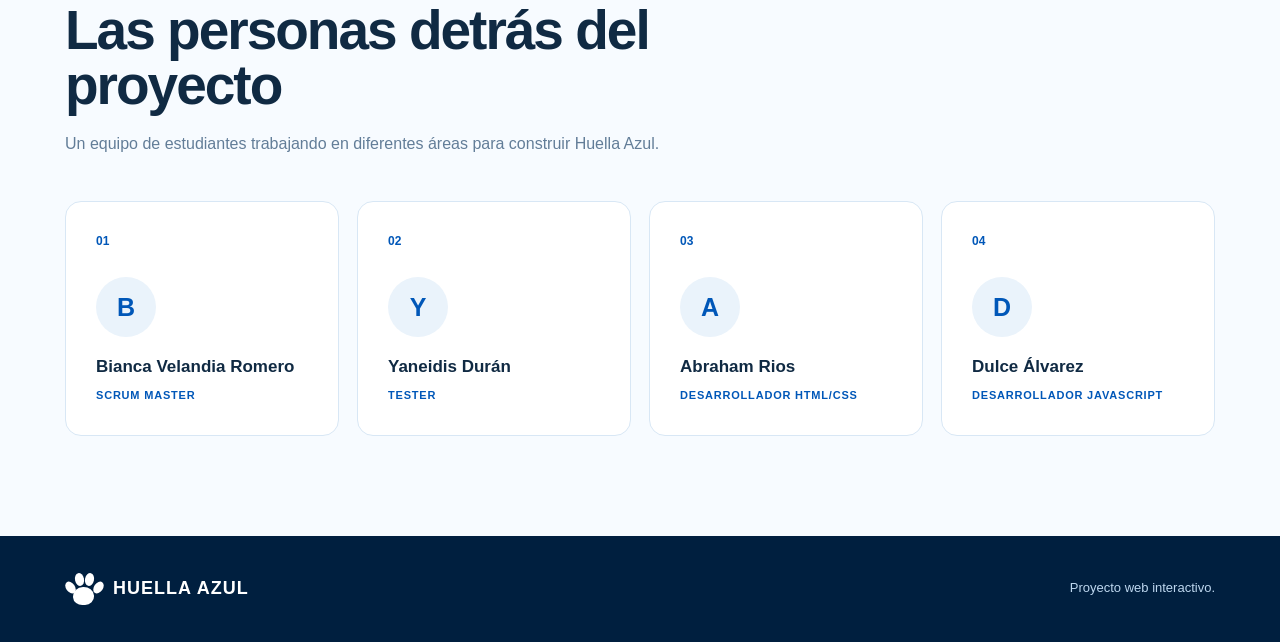
==== commit 6cd31c8c: "Rename Index.html to index.html" ====
--- a/index.html
+++ b/index.html
@@ -1,52 +1,60 @@
 <!DOCTYPE html>
 <html lang="es">
+
 <head>
     <meta charset="UTF-8">
     <meta name="viewport" content="width=device-width, initial-scale=1.0">
 
-    <title>Huella Azul | Piedra, Papel o Tijera</title>
+    <title>Huella Azul | Juegos</title>
 
     <link rel="stylesheet" href="style.css">
-
-    <link rel="preconnect" href="https://fonts.googleapis.com">
-    <link rel="preconnect" href="https://fonts.gstatic.com" crossorigin>
-    <link href="https://fonts.googleapis.com/css2?family=Inter:wght@400;500;600;700;800&display=swap" rel="stylesheet">
 </head>
 
 <body>
 
-    <!-- BARRA DE NAVEGACIÓN -->
+    <!-- =========================
+         NAVBAR
+    ========================== -->
 
     <header class="navbar">
 
-        <div class="logo">
-            <div class="paw-logo">
-                <span>●</span>
-                <span>●</span>
-                <span>●</span>
-                <span>●</span>
-            </div>
-
-            <div>
-                <h2>HUELLA AZUL</h2>
-                <p>Jóvenes que dejan huella</p>
-            </div>
+        <div class="nav-container">
+
+            <a href="index.html" class="logo">
+
+                <span class="paw-logo">
+                    <span class="paw-pad"></span>
+                    <span class="paw-toe toe-1"></span>
+                    <span class="paw-toe toe-2"></span>
+                    <span class="paw-toe toe-3"></span>
+                    <span class="paw-toe toe-4"></span>
+                </span>
+
+                <span>HUELLA AZUL</span>
+
+            </a>
+
+            <nav class="nav-links">
+
+                <a href="#inicio">Inicio</a>
+                <a href="#juegos">Juegos</a>
+                <a href="#como-funciona">Cómo funciona</a>
+                <a href="#equipo">Equipo</a>
+
+            </nav>
+
+            <a href="#juegos" class="nav-button">
+                Jugar
+            </a>
+
         </div>
 
-        <nav>
-            <a href="#inicio">Inicio</a>
-            <a href="#juego">El juego</a>
-            <a href="#como-funciona">Cómo funciona</a>
-            <a href="#caracteristicas">Características</a>
-            <a href="#nosotros">Sobre nosotros</a>
-        </nav>
-
-        <a href="juego.html" class="nav-button">Jugar</a>
-
     </header>
 
 
-    <!-- HERO -->
+    <!-- =========================
+         HERO
+    ========================== -->
 
     <main>
 
@@ -54,59 +62,44 @@
 
             <div class="hero-content">
 
-                <span class="mini-label">PROYECTO HUELLA AZUL</span>
+                <span class="section-tag">
+                    PROYECTO INTERACTIVO
+                </span>
 
                 <h1>
-                    Piedra,
-                    <span>Papel</span>
-                    o Tijera
+                    Juega.<br>
+                    Aprende.<br>
+                    <span>Diviértete.</span>
                 </h1>
 
                 <p>
-                    Un juego clásico llevado a una experiencia digital,
-                    interactiva y moderna.
+                    Bienvenido a Huella Azul, una página web interactiva
+                    creada para disfrutar diferentes juegos clásicos mientras
+                    conocemos el proceso detrás de su desarrollo.
                 </p>
 
                 <div class="hero-buttons">
 
-                    <a href="juego.html" class="primary-button">
-                        Jugar ahora
+                    <a href="#juegos" class="primary-button">
+                        Explorar juegos
                     </a>
 
-                    <a href="#juego" class="secondary-button">
-                        Conocer el juego
+                    <a href="#como-funciona" class="secondary-button">
+                        Conocer el proyecto
                     </a>
 
                 </div>
 
             </div>
 
-
-            <div class="hero-game">
-
-                <div class="floating-card card-one">
-                    <div class="object-icon">✋</div>
-                    <strong>Papel</strong>
-                </div>
-
-                <div class="main-circle">
-
-                    <div class="circle-inner">
-                        <div class="big-hand">✊</div>
-                        <span>VS</span>
-                        <div class="big-hand">✌</div>
-                    </div>
-
-                </div>
-
-                <div class="floating-card card-two">
-                    <div class="object-icon">✌</div>
-                    <strong>Tijera</strong>
-                </div>
-
-                <div class="floating-card card-three">
-                    <div class="object-icon">✊</div>
-                    <strong>Piedra</strong>
+            <div class="hero-decoration">
+
+                <div class="big-paw">
+                    <span class="big-paw-pad"></span>
+                    <span class="big-paw-toe big-toe-1"></span>
+                    <span class="big-paw-toe big-toe-2"></span>
+                    <span class="big-paw-toe big-toe-3"></span>
+                    <span class="big-paw-toe big-toe-4"></span>
                 </div>
 
             </div>
@@ -114,507 +107,537 @@
         </section>
 
 
-        <!-- ESTADÍSTICAS -->
+        <!-- =========================
+             ESTADÍSTICAS
+        ========================== -->
 
         <section class="stats-section">
 
-            <div class="stat">
-                <strong>3</strong>
-                <span>Opciones</span>
-            </div>
-
-            <div class="stat">
-                <strong>1</strong>
-                <span>Ganador</span>
-            </div>
-
-            <div class="stat">
-                <strong>∞</strong>
-                <span>Partidas</span>
+            <div class="stats-grid">
+
+                <div class="stat">
+                    <strong>04</strong>
+                    <span>Juegos</span>
+                </div>
+
+                <div class="stat">
+                    <strong>01</strong>
+                    <span>Experiencia</span>
+                </div>
+
+                <div class="stat">
+                    <strong>04</strong>
+                    <span>Integrantes</span>
+                </div>
+
+                <div class="stat">
+                    <strong>100%</strong>
+                    <span>Interactivo</span>
+                </div>
+
             </div>
 
         </section>
 
 
-        <!-- INTRODUCCIÓN -->
-
-        <section id="juego" class="section">
-
-            <div class="section-title">
-
-                <span class="mini-label">EL JUEGO</span>
+        <!-- =========================
+             JUEGOS
+        ========================== -->
+
+        <section id="juegos" class="content-section">
+
+            <div class="section-heading">
+
+                <span class="section-tag">
+                    ZONA DE JUEGOS
+                </span>
 
                 <h2>
-                    Un clásico que
-                    <span>nunca pasa de moda</span>
+                    Elige tu juego
                 </h2>
 
                 <p>
-                    Piedra, papel o tijera es un juego de decisiones rápidas
-                    en el que dos participantes eligen simultáneamente una
-                    de tres opciones. Cada objeto vence a uno y pierde frente
-                    a otro.
+                    Selecciona una de las cuatro opciones y demuestra tus
+                    habilidades.
                 </p>
 
             </div>
 
 
-            <div class="info-grid">
-
-                <article class="info-card">
-
-                    <div class="card-number">01</div>
-
-                    <h3>Piedra</h3>
-
-                    <div class="large-symbol">✊</div>
-
-                    <p>
-                        La piedra vence a la tijera porque puede romperla.
-                    </p>
-
-                </article>
-
-
-                <article class="info-card featured">
-
-                    <div class="card-number">02</div>
-
-                    <h3>Papel</h3>
-
-                    <div class="large-symbol">✋</div>
-
-                    <p>
-                        El papel vence a la piedra porque puede envolverla.
-                    </p>
-
-                </article>
-
-
-                <article class="info-card">
-
-                    <div class="card-number">03</div>
-
-                    <h3>Tijera</h3>
-
-                    <div class="large-symbol">✌</div>
-
-                    <p>
-                        La tijera vence al papel porque puede cortarlo.
-                    </p>
-
-                </article>
+            <div class="game-cards">
+
+                <a href="juego.html?game=triqui" class="game-card">
+
+                    <span class="game-number">01</span>
+
+                    <div class="game-icon">
+                        X O
+                    </div>
+
+                    <h3>Triqui</h3>
+
+                    <p>
+                        Enfréntate a la computadora y consigue tres símbolos
+                        iguales en línea.
+                    </p>
+
+                    <span class="game-link">
+                        Jugar →
+                    </span>
+
+                </a>
+
+
+                <a href="juego.html?game=ppt" class="game-card">
+
+                    <span class="game-number">02</span>
+
+                    <div class="game-icon">
+                        ✊
+                    </div>
+
+                    <h3>Piedra, Papel o Tijera</h3>
+
+                    <p>
+                        Elige tu movimiento y compite contra la computadora.
+                    </p>
+
+                    <span class="game-link">
+                        Jugar →
+                    </span>
+
+                </a>
+
+
+                <a href="juego.html?game=ahorcado" class="game-card">
+
+                    <span class="game-number">03</span>
+
+                    <div class="game-icon">
+                        ABC
+                    </div>
+
+                    <h3>Ahorcado</h3>
+
+                    <p>
+                        Descubre la palabra secreta antes de quedarte sin
+                        intentos.
+                    </p>
+
+                    <span class="game-link">
+                        Jugar →
+                    </span>
+
+                </a>
+
+
+                <a href="juego.html?game=memoria" class="game-card">
+
+                    <span class="game-number">04</span>
+
+                    <div class="game-icon">
+                        ?
+                    </div>
+
+                    <h3>Memoria</h3>
+
+                    <p>
+                        Encuentra todas las parejas utilizando tu memoria.
+                    </p>
+
+                    <span class="game-link">
+                        Jugar →
+                    </span>
+
+                </a>
 
             </div>
 
         </section>
 
 
-        <!-- REGLAS -->
-
-        <section class="rules-section">
-
-            <div class="rules-content">
-
-                <span class="mini-label light">REGLAS</span>
+        <!-- =========================
+             INFORMACIÓN
+        ========================== -->
+
+        <section id="como-funciona" class="content-section light-section">
+
+            <div class="section-heading">
+
+                <span class="section-tag">
+                    SOBRE EL PROYECTO
+                </span>
 
                 <h2>
-                    Tres opciones.
-                    <br>
-                    Tres posibilidades.
+                    ¿Cómo funciona Huella Azul?
                 </h2>
 
                 <p>
-                    El resultado depende de la combinación elegida.
-                    Si ambos participantes seleccionan la misma opción,
-                    se produce un empate.
+                    La página fue desarrollada combinando tres tecnologías
+                    fundamentales para la creación de sitios web.
                 </p>
 
             </div>
 
 
-            <div class="rules-table">
-
-                <div class="rule-row header">
-                    <span>Elección</span>
-                    <span>Vence a</span>
-                </div>
-
-                <div class="rule-row">
-                    <span>✊ Piedra</span>
-                    <strong>✌ Tijera</strong>
-                </div>
-
-                <div class="rule-row">
-                    <span>✋ Papel</span>
-                    <strong>✊ Piedra</strong>
-                </div>
-
-                <div class="rule-row">
-                    <span>✌ Tijera</span>
-                    <strong>✋ Papel</strong>
-                </div>
+            <div class="steps-grid">
+
+                <article class="step-card">
+
+                    <span>01</span>
+
+                    <h3>HTML</h3>
+
+                    <p>
+                        Se utilizó HTML para construir la estructura de la
+                        página, los botones, títulos, textos, juegos y
+                        diferentes secciones.
+                    </p>
+
+                </article>
+
+
+                <article class="step-card">
+
+                    <span>02</span>
+
+                    <h3>CSS</h3>
+
+                    <p>
+                        CSS permite definir los colores, tamaños, posiciones,
+                        diseños, animaciones y la apariencia general de
+                        Huella Azul.
+                    </p>
+
+                </article>
+
+
+                <article class="step-card">
+
+                    <span>03</span>
+
+                    <h3>JavaScript</h3>
+
+                    <p>
+                        JavaScript hace posible la interacción. Controla los
+                        movimientos de los juegos, los marcadores, las letras
+                        y las respuestas de la computadora.
+                    </p>
+
+                </article>
+
+
+                <article class="step-card">
+
+                    <span>04</span>
+
+                    <h3>Pruebas</h3>
+
+                    <p>
+                        Cada juego debe probarse para comprobar que los
+                        botones, contadores y diferentes acciones funcionen
+                        correctamente.
+                    </p>
+
+                </article>
+
+            </div>
+
+
+            <div class="info-box">
+
+                <div>
+                    <span class="section-tag">
+                        PROCESO
+                    </span>
+
+                    <h3>
+                        De una idea a una experiencia interactiva
+                    </h3>
+                </div>
+
+                <p>
+                    Primero se definió la estructura de la página. Después
+                    se diseñó la interfaz con una identidad visual azul y
+                    blanca. Finalmente, se programaron los juegos utilizando
+                    JavaScript para convertir la página en una experiencia
+                    interactiva.
+                </p>
 
             </div>
 
         </section>
 
 
-        <!-- CÓMO FUNCIONA -->
-
-        <section id="como-funciona" class="section">
-
-            <div class="section-title centered">
-
-                <span class="mini-label">PASO A PASO</span>
+        <!-- =========================
+             CARACTERÍSTICAS
+        ========================== -->
+
+        <section class="content-section">
+
+            <div class="section-heading">
+
+                <span class="section-tag">
+                    CARACTERÍSTICAS
+                </span>
 
                 <h2>
-                    ¿Cómo
-                    <span>funciona?</span>
+                    Una página pensada para jugar
                 </h2>
 
+            </div>
+
+
+            <div class="features-grid">
+
+                <div class="feature">
+                    <strong>01</strong>
+                    <h3>Interactividad</h3>
+                    <p>
+                        El usuario puede interactuar directamente con cada
+                        juego.
+                    </p>
+                </div>
+
+                <div class="feature">
+                    <strong>02</strong>
+                    <h3>Diseño</h3>
+                    <p>
+                        Una interfaz limpia basada principalmente en azul y
+                        blanco.
+                    </p>
+                </div>
+
+                <div class="feature">
+                    <strong>03</strong>
+                    <h3>Variedad</h3>
+                    <p>
+                        Cuatro juegos diferentes dentro de una misma página.
+                    </p>
+                </div>
+
+                <div class="feature">
+                    <strong>04</strong>
+                    <h3>Facilidad</h3>
+                    <p>
+                        Los juegos están diseñados para que cualquier usuario
+                        pueda entenderlos rápidamente.
+                    </p>
+                </div>
+
+            </div>
+
+        </section>
+
+
+        <!-- =========================
+             EQUIPO
+        ========================== -->
+
+        <section id="equipo" class="content-section light-section">
+
+            <div class="section-heading">
+
+                <span class="section-tag">
+                    NUESTRO EQUIPO
+                </span>
+
+                <h2>
+                    Las personas detrás del proyecto
+                </h2>
+
                 <p>
-                    Diseñamos la experiencia para que cualquier persona
-                    pueda entenderla y jugar en pocos segundos.
+                    Un equipo de estudiantes trabajando en diferentes áreas
+                    para construir Huella Azul.
                 </p>
 
             </div>
 
 
-            <div class="steps">
-
-                <div class="step">
-
-                    <div class="step-number">01</div>
-
-                    <div>
-                        <h3>Elige</h3>
-                        <p>
-                            Selecciona piedra, papel o tijera.
-                        </p>
-                    </div>
-
-                </div>
-
-
-                <div class="step">
-
-                    <div class="step-number">02</div>
-
-                    <div>
-                        <h3>La computadora juega</h3>
-                        <p>
-                            Nuestro sistema genera una elección
-                            automáticamente.
-                        </p>
-                    </div>
-
-                </div>
-
-
-                <div class="step">
-
-                    <div class="step-number">03</div>
-
-                    <div>
-                        <h3>Se comparan las opciones</h3>
-                        <p>
-                            El programa analiza las reglas del juego.
-                        </p>
-                    </div>
-
-                </div>
-
-
-                <div class="step">
-
-                    <div class="step-number">04</div>
-
-                    <div>
-                        <h3>Descubre el resultado</h3>
-                        <p>
-                            La pantalla muestra quién ganó, perdió
-                            o si hubo empate.
-                        </p>
-                    </div>
-
-                </div>
+            <div class="team-grid">
+
+                <article class="member">
+
+                    <div class="member-number">
+                        01
+                    </div>
+
+                    <div class="member-initial">
+                        B
+                    </div>
+
+                    <h3>
+                        Bianca Velandia Romero
+                    </h3>
+
+                    <p class="member-role">
+                        Scrum Master
+                    </p>
+
+                </article>
+
+
+                <article class="member">
+
+                    <div class="member-number">
+                        02
+                    </div>
+
+                    <div class="member-initial">
+                        Y
+                    </div>
+
+                    <h3>
+                        Yaneidis Durán
+                    </h3>
+
+                    <p class="member-role">
+                        Tester
+                    </p>
+
+                </article>
+
+
+                <article class="member">
+
+                    <div class="member-number">
+                        03
+                    </div>
+
+                    <div class="member-initial">
+                        A
+                    </div>
+
+                    <h3>
+                        Abraham Rios
+                    </h3>
+
+                    <p class="member-role">
+                        Desarrollador HTML/CSS
+                    </p>
+
+                </article>
+
+
+                <article class="member">
+
+                    <div class="member-number">
+                        04
+                    </div>
+
+                    <div class="member-initial">
+                        D
+                    </div>
+
+                    <h3>
+                        Dulce Álvarez
+                    </h3>
+
+                    <p class="member-role">
+                        Desarrollador JavaScript
+                    </p>
+
+                </article>
 
             </div>
 
         </section>
 
-
-        <!-- CARACTERÍSTICAS -->
-
-        <section id="caracteristicas" class="features-section">
-
-            <div class="section-title centered">
-
-                <span class="mini-label">CARACTERÍSTICAS</span>
-
-                <h2>
-                    Más que un
-                    <span>juego</span>
-                </h2>
-
-            </div>
-
-
-            <div class="features-grid">
-
-                <article class="feature">
-
-                    <div class="feature-icon">01</div>
-
-                    <h3>Interactivo</h3>
-
-                    <p>
-                        El usuario participa directamente y recibe
-                        una respuesta inmediata.
-                    </p>
-
-                </article>
-
-
-                <article class="feature">
-
-                    <div class="feature-icon">02</div>
-
-                    <h3>Automático</h3>
-
-                    <p>
-                        La computadora selecciona su opción mediante
-                        JavaScript.
-                    </p>
-
-                </article>
-
-
-                <article class="feature">
-
-                    <div class="feature-icon">03</div>
-
-                    <h3>Sonido</h3>
-
-                    <p>
-                        Cada elección cuenta con un efecto sonoro
-                        generado directamente por el navegador.
-                    </p>
-
-                </article>
-
-
-                <article class="feature">
-
-                    <div class="feature-icon">04</div>
-
-                    <h3>Marcador</h3>
-
-                    <p>
-                        El sistema lleva el registro de victorias,
-                        derrotas y empates.
-                    </p>
-
-                </article>
-
-
-                <article class="feature">
-
-                    <div class="feature-icon">05</div>
-
-                    <h3>Diseño adaptable</h3>
-
-                    <p>
-                        La página está diseñada para funcionar
-                        también en pantallas pequeñas.
-                    </p>
-
-                </article>
-
-
-                <article class="feature">
-
-                    <div class="feature-icon">06</div>
-
-                    <h3>Experiencia completa</h3>
-
-                    <p>
-                        Información, instrucciones y juego reunidos
-                        en una misma experiencia.
-                    </p>
-
-                </article>
-
-            </div>
-
-        </section>
-
-
-        <!-- CTA -->
-
-        <section class="cta">
-
-            <div>
-
-                <span class="mini-label light">
-                    ¿LISTO?
+    </main>
+
+
+    <!-- =========================
+         FOOTER
+    ========================== -->
+
+    <footer class="footer">
+
+        <div class="footer-content">
+
+            <div class="logo footer-logo">
+
+                <span class="paw-logo">
+                    <span class="paw-pad"></span>
+                    <span class="paw-toe toe-1"></span>
+                    <span class="paw-toe toe-2"></span>
+                    <span class="paw-toe toe-3"></span>
+                    <span class="paw-toe toe-4"></span>
                 </span>
 
-                <h2>
-                    Pon a prueba
-                    <br>
-                    tu elección.
-                </h2>
-
-                <p>
-                    ¿Piedra, papel o tijera?
-                </p>
-
-                <a href="juego.html" class="white-button">
-                    Entrar al juego
-                </a>
-
-            </div>
-
-        </section>
-
-
-        <!-- SOBRE NOSOTROS -->
-
-        <section id="nosotros" class="section">
-
-            <div class="section-title centered">
-
-                <span class="mini-label">
-                    SOBRE NOSOTROS
-                </span>
-
-                <h2>
-                    Somos
-                    <span>Huella Azul</span>
-                </h2>
-
-                <p>
-                    Somos un grupo de jóvenes emprendedores que busca
-                    transformar ideas sencillas en experiencias digitales
-                    creativas, funcionales y atractivas.
-                </p>
-
-            </div>
-
-
-            ```html
-<div class="team-grid">
-
-    <article class="member">
-
-        <div class="member-number">01</div>
-
-        <div class="member-initial">
-            B
+                <span>HUELLA AZUL</span>
+
+            </div>
+
+            <p>
+                Proyecto web interactivo.
+            </p>
+
         </div>
 
-        <h3>Bianca Velandia Romero</h3>
-
-        <p class="member-role">
-            Scrum Master
-        </p>
-
-    </article>
-
-
-    <article class="member">
-
-        <div class="member-number">02</div>
-
-        <div class="member-initial">
-            Y
+    </footer>
+
+
+    <!-- =========================
+         VENTANA DEL NOMBRE
+    ========================== -->
+
+    <div id="name-modal" class="name-modal">
+
+        <div class="name-card">
+
+            <div class="modal-paw">
+
+                <span class="paw-pad"></span>
+                <span class="paw-toe toe-1"></span>
+                <span class="paw-toe toe-2"></span>
+                <span class="paw-toe toe-3"></span>
+                <span class="paw-toe toe-4"></span>
+
+            </div>
+
+            <span class="section-tag">
+                BIENVENIDO
+            </span>
+
+            <h2>
+                Antes de comenzar...
+            </h2>
+
+            <p>
+                Introduce tu nombre para personalizar tu experiencia.
+            </p>
+
+            <form id="name-form">
+
+                <label for="player-name">
+                    Tu nombre
+                </label>
+
+                <input
+                    type="text"
+                    id="player-name"
+                    placeholder="Escribe tu nombre"
+                    autocomplete="off"
+                    maxlength="25"
+                >
+
+                <p id="name-error" class="name-error"></p>
+
+                <button
+                    type="submit"
+                    class="primary-button">
+                    Entrar
+                </button>
+
+            </form>
+
         </div>
 
-        <h3>Yaneidis Durán</h3>
-
-        <p class="member-role">
-            Tester
-        </p>
-
-    </article>
-
-
-    <article class="member">
-
-        <div class="member-number">03</div>
-
-        <div class="member-initial">
-            A
-        </div>
-
-        <h3>Abraham Rios</h3>
-
-        <p class="member-role">
-            Desarrollador HTML/CSS
-        </p>
-
-    </article>
-
-
-    <article class="member">
-
-        <div class="member-number">04</div>
-
-        <div class="member-initial">
-            D
-        </div>
-
-        <h3>Dulce Álvarez</h3>
-
-        <p class="member-role">
-            Desarrollador JavaScript
-        </p>
-
-    </article>
-
-</div>
-```
-
-
-
-    <!-- FOOTER -->
-
-    <footer>
-
-        <div class="footer-logo">
-
-            <div class="paw-logo small">
-                <span>●</span>
-                <span>●</span>
-                <span>●</span>
-                <span>●</span>
-            </div>
-
-            <div>
-                <strong>HUELLA AZUL</strong>
-                <p>Jóvenes que dejan huella.</p>
-            </div>
-
-        </div>
-
-
-        <div class="footer-links">
-
-            <a href="#inicio">Inicio</a>
-            <a href="#juego">El juego</a>
-            <a href="#como-funciona">Cómo funciona</a>
-            <a href="#nosotros">Nosotros</a>
-
-        </div>
-
-
-        <p class="copyright">
-            © 2026 Huella Azul. Proyecto académico.
-        </p>
-
-    </footer>
+    </div>
+
+
+    <script src="juego.js"></script>
 
 </body>
+
 </html>
--- a/style.css
+++ b/style.css
@@ -1,7 +1,11 @@
+/* ==================================================
+   GENERAL
+================================================== */
+
 * {
+    box-sizing: border-box;
     margin: 0;
     padding: 0;
-    box-sizing: border-box;
 }
 
 html {
@@ -9,9 +13,9 @@
 }
 
 body {
-    font-family: "Inter", sans-serif;
+    font-family: Arial, Helvetica, sans-serif;
     background: #ffffff;
-    color: #071a35;
+    color: #102a43;
     line-height: 1.6;
 }
 
@@ -20,1108 +24,1621 @@
     color: inherit;
 }
 
-
-/* =========================
+button,
+input {
+    font-family: inherit;
+}
+
+.hidden {
+    display: none !important;
+}
+
+
+/* ==================================================
+   COLORES
+================================================== */
+
+:root {
+    --blue: #0057b8;
+    --dark-blue: #003b7a;
+    --light-blue: #eaf3fb;
+    --lighter-blue: #f7fbff;
+    --border: #d8e7f5;
+    --text: #102a43;
+    --gray: #627d98;
+    --white: #ffffff;
+}
+
+
+/* ==================================================
    NAVBAR
-========================= */
+================================================== */
 
 .navbar {
-    width: 100%;
-    height: 82px;
-    padding: 0 7%;
+    position: sticky;
+    top: 0;
+    z-index: 1000;
+
+    background: rgba(255, 255, 255, 0.96);
+
+    border-bottom: 1px solid var(--border);
+}
+
+.nav-container {
+    width: min(1150px, 92%);
+    margin: auto;
+
+    min-height: 76px;
+
     display: flex;
     align-items: center;
     justify-content: space-between;
-    background: rgba(255, 255, 255, 0.96);
-    border-bottom: 1px solid #e7edf5;
-    position: sticky;
-    top: 0;
-    z-index: 1000;
-    backdrop-filter: blur(12px);
+
+    gap: 25px;
 }
 
 .logo {
     display: flex;
     align-items: center;
-    gap: 12px;
-}
-
-.logo h2 {
-    font-size: 17px;
-    letter-spacing: 2px;
-    font-weight: 800;
-}
-
-.logo p {
-    font-size: 9px;
-    color: #70809a;
+    gap: 10px;
+
+    color: var(--blue);
+
+    font-size: 18px;
+    font-weight: 900;
     letter-spacing: 1px;
-    text-transform: uppercase;
-}
+}
+
+
+/* ==================================================
+   LOGO HUELLITA
+================================================== */
 
 .paw-logo {
-    width: 42px;
-    height: 42px;
-    border-radius: 12px;
-    background: #0057b8;
     position: relative;
-    transform: rotate(-5deg);
-}
-
-.paw-logo span {
+
+    width: 38px;
+    height: 36px;
+
+    display: inline-block;
+}
+
+.paw-pad,
+.paw-toe {
     position: absolute;
+
+    background: var(--blue);
+
+    display: block;
+}
+
+.paw-pad {
+    width: 21px;
+    height: 18px;
+
+    border-radius: 50% 50% 45% 45%;
+
+    left: 8px;
+    bottom: 2px;
+
+    transform: rotate(-3deg);
+}
+
+.paw-toe {
+    width: 9px;
+    height: 13px;
+
+    border-radius: 50%;
+}
+
+.toe-1 {
+    left: 1px;
+    top: 10px;
+    transform: rotate(-35deg);
+}
+
+.toe-2 {
+    left: 10px;
+    top: 2px;
+    transform: rotate(-12deg);
+}
+
+.toe-3 {
+    left: 20px;
+    top: 2px;
+    transform: rotate(12deg);
+}
+
+.toe-4 {
+    left: 29px;
+    top: 10px;
+    transform: rotate(35deg);
+}
+
+
+/* ==================================================
+   NAV LINKS
+================================================== */
+
+.nav-links {
+    display: flex;
+    gap: 25px;
+}
+
+.nav-links a {
+    color: var(--gray);
+
+    font-size: 14px;
+    font-weight: 600;
+
+    transition: 0.2s ease;
+}
+
+.nav-links a:hover {
+    color: var(--blue);
+}
+
+.nav-button {
+    background: var(--blue);
     color: white;
-    font-size: 11px;
-}
-
-.paw-logo span:nth-child(1) {
-    left: 7px;
-    top: 7px;
-}
-
-.paw-logo span:nth-child(2) {
-    left: 19px;
-    top: 3px;
-}
-
-.paw-logo span:nth-child(3) {
-    right: 5px;
-    top: 9px;
-}
-
-.paw-logo span:nth-child(4) {
-    left: 14px;
-    bottom: 6px;
-    font-size: 20px;
-}
-
-nav {
-    display: flex;
-    gap: 30px;
-}
-
-nav a {
-    font-size: 13px;
-    font-weight: 600;
-    color: #53657e;
-    transition: 0.3s;
-}
-
-nav a:hover {
-    color: #0057b8;
-}
-
-.nav-button {
-    background: #0057b8;
-    color: white;
-    padding: 11px 24px;
+
+    padding: 10px 18px;
+
     border-radius: 8px;
+
     font-size: 13px;
     font-weight: 700;
-    transition: 0.3s;
+
+    transition: 0.2s ease;
 }
 
 .nav-button:hover {
-    background: #003e82;
+    background: var(--dark-blue);
+}
+
+
+/* ==================================================
+   BOTONES
+================================================== */
+
+.primary-button,
+.secondary-button {
+    display: inline-flex;
+    align-items: center;
+    justify-content: center;
+
+    border-radius: 10px;
+
+    padding: 13px 22px;
+
+    font-size: 14px;
+    font-weight: 700;
+
+    cursor: pointer;
+
+    transition: 0.2s ease;
+}
+
+.primary-button {
+    border: 2px solid var(--blue);
+
+    background: var(--blue);
+    color: white;
+}
+
+.primary-button:hover {
+    background: var(--dark-blue);
+    border-color: var(--dark-blue);
+
     transform: translateY(-2px);
 }
 
-
-/* =========================
+.secondary-button {
+    border: 2px solid var(--border);
+
+    background: white;
+    color: var(--blue);
+}
+
+.secondary-button:hover {
+    border-color: var(--blue);
+    background: var(--light-blue);
+}
+
+
+/* ==================================================
    HERO
-========================= */
+================================================== */
 
 .hero {
-    min-height: 680px;
-    padding: 80px 8%;
+    width: min(1150px, 92%);
+    margin: auto;
+
+    min-height: 620px;
+
     display: grid;
-    grid-template-columns: 1fr 1fr;
+    grid-template-columns: 1.1fr 0.9fr;
+
     align-items: center;
-    gap: 70px;
-    background:
-        radial-gradient(circle at 80% 30%, #dbeaff 0, transparent 30%),
-        linear-gradient(135deg, #ffffff 55%, #f1f7ff);
+
+    gap: 50px;
 }
 
 .hero-content {
-    max-width: 650px;
-}
-
-.mini-label {
-    color: #0057b8;
+    max-width: 620px;
+}
+
+.section-tag {
+    display: inline-block;
+
+    color: var(--blue);
+
     font-size: 11px;
     font-weight: 800;
-    letter-spacing: 2px;
+
+    letter-spacing: 1.5px;
     text-transform: uppercase;
+
+    margin-bottom: 15px;
 }
 
 .hero h1 {
-    font-size: clamp(55px, 7vw, 92px);
-    line-height: 0.98;
-    letter-spacing: -5px;
-    margin: 18px 0 25px;
-    font-weight: 800;
-}
-
-.hero h1 span,
-.section-title h2 span,
-.game-header h1 span {
-    color: #0057b8;
-}
-
-.hero-content > p {
-    max-width: 500px;
-    color: #61718a;
-    font-size: 18px;
-    margin-bottom: 34px;
+    font-size: clamp(50px, 7vw, 90px);
+
+    line-height: 0.95;
+
+    letter-spacing: -4px;
+
+    margin-bottom: 25px;
+}
+
+.hero h1 span {
+    color: var(--blue);
+}
+
+.hero p {
+    max-width: 560px;
+
+    color: var(--gray);
+
+    font-size: 17px;
+
+    margin-bottom: 30px;
 }
 
 .hero-buttons {
     display: flex;
-    gap: 14px;
-    align-items: center;
-}
-
-.primary-button,
-.secondary-button,
-.white-button {
-    padding: 15px 28px;
-    border-radius: 9px;
-    font-size: 14px;
-    font-weight: 700;
-    transition: 0.3s;
-}
-
-.primary-button {
-    background: #0057b8;
-    color: white;
-    box-shadow: 0 10px 25px rgba(0, 87, 184, 0.2);
-}
-
-.primary-button:hover {
-    transform: translateY(-3px);
-    background: #003e82;
-}
-
-.secondary-button {
-    border: 1px solid #ccd8e8;
-    color: #27415f;
-}
-
-.secondary-button:hover {
-    border-color: #0057b8;
-    color: #0057b8;
-}
-
-
-/* HERO GRAPHIC */
-
-.hero-game {
-    height: 480px;
-    position: relative;
+    gap: 12px;
+
+    flex-wrap: wrap;
+}
+
+.hero-decoration {
     display: flex;
     align-items: center;
     justify-content: center;
 }
 
-.main-circle {
-    width: 330px;
-    height: 330px;
+.big-paw {
+    position: relative;
+
+    width: 280px;
+    height: 260px;
+}
+
+.big-paw-pad,
+.big-paw-toe {
+    position: absolute;
+
+    background: var(--light-blue);
+
+    display: block;
+}
+
+.big-paw-pad {
+    width: 145px;
+    height: 120px;
+
+    border-radius: 50% 50% 45% 45%;
+
+    left: 68px;
+    bottom: 15px;
+}
+
+.big-paw-toe {
+    width: 62px;
+    height: 88px;
+
     border-radius: 50%;
-    background: #0057b8;
-    display: flex;
-    justify-content: center;
-    align-items: center;
-    box-shadow: 0 30px 70px rgba(0, 87, 184, 0.25);
-}
-
-.circle-inner {
-    width: 250px;
-    height: 250px;
+}
+
+.big-toe-1 {
+    left: 0;
+    top: 65px;
+    transform: rotate(-35deg);
+}
+
+.big-toe-2 {
+    left: 55px;
+    top: 5px;
+    transform: rotate(-15deg);
+}
+
+.big-toe-3 {
+    right: 55px;
+    top: 5px;
+    transform: rotate(15deg);
+}
+
+.big-toe-4 {
+    right: 0;
+    top: 65px;
+    transform: rotate(35deg);
+}
+
+
+/* ==================================================
+   STATS
+================================================== */
+
+.stats-section {
+    background: var(--dark-blue);
+    color: white;
+}
+
+.stats-grid {
+    width: min(1150px, 92%);
+    margin: auto;
+
+    display: grid;
+    grid-template-columns: repeat(4, 1fr);
+}
+
+.stat {
+    padding: 35px 20px;
+
+    text-align: center;
+
+    border-right: 1px solid rgba(255,255,255,0.15);
+}
+
+.stat:last-child {
+    border-right: none;
+}
+
+.stat strong {
+    display: block;
+
+    font-size: 30px;
+}
+
+.stat span {
+    color: #dcecff;
+
+    font-size: 12px;
+
+    text-transform: uppercase;
+    letter-spacing: 1px;
+}
+
+
+/* ==================================================
+   SECCIONES
+================================================== */
+
+.content-section {
+    width: min(1150px, 92%);
+    margin: auto;
+
+    padding: 100px 0;
+}
+
+.light-section {
+    width: 100%;
+
+    padding-left: max(4%, calc((100% - 1150px) / 2));
+    padding-right: max(4%, calc((100% - 1150px) / 2));
+
+    background: var(--lighter-blue);
+}
+
+.section-heading {
+    max-width: 700px;
+
+    margin-bottom: 45px;
+}
+
+.section-heading h2 {
+    font-size: clamp(35px, 5vw, 55px);
+
+    line-height: 1;
+
+    margin-bottom: 18px;
+
+    letter-spacing: -2px;
+}
+
+.section-heading p {
+    color: var(--gray);
+
+    font-size: 16px;
+}
+
+
+/* ==================================================
+   GAME CARDS
+================================================== */
+
+.game-cards {
+    display: grid;
+
+    grid-template-columns: repeat(4, 1fr);
+
+    gap: 18px;
+}
+
+.game-card {
+    position: relative;
+
+    padding: 30px;
+
+    min-height: 330px;
+
     background: white;
-    border-radius: 50%;
+
+    border: 1px solid var(--border);
+
+    border-radius: 18px;
+
+    transition: 0.25s ease;
+}
+
+.game-card:hover {
+    transform: translateY(-7px);
+
+    border-color: var(--blue);
+
+    box-shadow: 0 15px 35px rgba(0, 87, 184, 0.1);
+}
+
+.game-number {
+    color: var(--blue);
+
+    font-size: 12px;
+    font-weight: 800;
+}
+
+.game-icon {
+    margin: 35px 0 25px;
+
+    color: var(--blue);
+
+    font-size: 30px;
+    font-weight: 900;
+}
+
+.game-card h3 {
+    font-size: 22px;
+
+    margin-bottom: 12px;
+}
+
+.game-card p {
+    color: var(--gray);
+
+    font-size: 14px;
+}
+
+.game-link {
+    position: absolute;
+
+    bottom: 25px;
+    left: 30px;
+
+    color: var(--blue);
+
+    font-size: 13px;
+    font-weight: 800;
+}
+
+
+/* ==================================================
+   STEPS
+================================================== */
+
+.steps-grid {
+    display: grid;
+
+    grid-template-columns: repeat(4, 1fr);
+
+    gap: 18px;
+}
+
+.step-card {
+    padding: 30px;
+
+    background: white;
+
+    border: 1px solid var(--border);
+
+    border-radius: 15px;
+}
+
+.step-card > span {
+    color: var(--blue);
+
+    font-size: 12px;
+    font-weight: 900;
+}
+
+.step-card h3 {
+    margin: 20px 0 10px;
+
+    font-size: 22px;
+}
+
+.step-card p {
+    color: var(--gray);
+
+    font-size: 14px;
+}
+
+
+/* ==================================================
+   INFO BOX
+================================================== */
+
+.info-box {
+    margin-top: 45px;
+
+    padding: 35px;
+
+    display: grid;
+    grid-template-columns: 1fr 1fr;
+
+    gap: 40px;
+
+    background: var(--dark-blue);
+
+    border-radius: 18px;
+
+    color: white;
+}
+
+.info-box .section-tag {
+    color: #9bc8ff;
+}
+
+.info-box h3 {
+    font-size: 28px;
+
+    line-height: 1.15;
+}
+
+.info-box p {
+    color: #dcecff;
+
+    font-size: 15px;
+}
+
+
+/* ==================================================
+   FEATURES
+================================================== */
+
+.features-grid {
+    display: grid;
+
+    grid-template-columns: repeat(4, 1fr);
+
+    gap: 35px;
+}
+
+.feature {
+    border-top: 2px solid var(--blue);
+
+    padding-top: 20px;
+}
+
+.feature strong {
+    color: var(--blue);
+
+    font-size: 12px;
+}
+
+.feature h3 {
+    margin: 12px 0;
+
+    font-size: 21px;
+}
+
+.feature p {
+    color: var(--gray);
+
+    font-size: 14px;
+}
+
+
+/* ==================================================
+   TEAM
+================================================== */
+
+.team-grid {
+    display: grid;
+
+    grid-template-columns: repeat(4, 1fr);
+
+    gap: 18px;
+}
+
+.member {
+    position: relative;
+
+    padding: 30px;
+
+    background: white;
+
+    border: 1px solid var(--border);
+
+    border-radius: 16px;
+}
+
+.member-number {
+    color: var(--blue);
+
+    font-size: 12px;
+    font-weight: 900;
+}
+
+.member-initial {
+    width: 60px;
+    height: 60px;
+
+    margin: 25px 0 20px;
+
     display: flex;
     align-items: center;
     justify-content: center;
-    gap: 15px;
-}
-
-.big-hand {
-    font-size: 65px;
-}
-
-.circle-inner span {
-    color: #0057b8;
-    font-weight: 800;
-    font-size: 13px;
-}
-
-.floating-card {
-    position: absolute;
-    background: white;
-    border: 1px solid #e2e9f2;
-    border-radius: 15px;
-    padding: 15px 20px;
-    display: flex;
-    align-items: center;
-    gap: 10px;
-    box-shadow: 0 15px 35px rgba(25, 54, 90, 0.1);
-}
-
-.object-icon {
-    font-size: 24px;
-}
-
-.card-one {
-    top: 45px;
-    right: 0;
-}
-
-.card-two {
-    bottom: 60px;
-    right: 20px;
-}
-
-.card-three {
-    bottom: 25px;
-    left: 5px;
-}
-
-
-/* =========================
-   STATS
-========================= */
-
-.stats-section {
-    background: #071a35;
+
+    border-radius: 50%;
+
+    background: var(--light-blue);
+
+    color: var(--blue);
+
+    font-size: 25px;
+    font-weight: 900;
+}
+
+.member h3 {
+    font-size: 17px;
+
+    line-height: 1.2;
+
+    margin-bottom: 10px;
+}
+
+.member-role {
+    color: var(--blue);
+
+    font-size: 11px;
+
+    font-weight: 700;
+
+    text-transform: uppercase;
+
+    letter-spacing: 0.8px;
+}
+
+
+/* ==================================================
+   FOOTER
+================================================== */
+
+.footer {
+    padding: 35px 0;
+
+    background: #001f3f;
+
     color: white;
-    display: flex;
-    justify-content: center;
-    gap: 120px;
-    padding: 38px;
-}
-
-.stat {
-    text-align: center;
-}
-
-.stat strong {
-    display: block;
-    color: #6eafff;
-    font-size: 28px;
-}
-
-.stat span {
-    color: #b5c3d6;
-    font-size: 11px;
-    text-transform: uppercase;
-    letter-spacing: 1.5px;
-}
-
-
-/* =========================
-   SECTIONS
-========================= */
-
-.section {
-    padding: 110px 8%;
-}
-
-.section-title {
-    max-width: 760px;
-    margin-bottom: 60px;
-}
-
-.section-title.centered {
-    margin-left: auto;
-    margin-right: auto;
-    text-align: center;
-}
-
-.section-title h2 {
-    font-size: clamp(38px, 5vw, 62px);
-    line-height: 1.05;
-    letter-spacing: -3px;
-    margin: 15px 0 20px;
-}
-
-.section-title p {
-    color: #6b7a90;
-    max-width: 680px;
-    font-size: 16px;
-}
-
-.centered p {
+}
+
+.footer-content {
+    width: min(1150px, 92%);
     margin: auto;
-}
-
-
-/* =========================
-   INFO CARDS
-========================= */
-
-.info-grid {
-    display: grid;
-    grid-template-columns: repeat(3, 1fr);
-    gap: 22px;
-}
-
-.info-card {
-    min-height: 360px;
-    border: 1px solid #e2e9f2;
-    border-radius: 20px;
-    padding: 35px;
-    position: relative;
-    transition: 0.3s;
-    background: white;
-}
-
-.info-card:hover {
-    transform: translateY(-8px);
-    box-shadow: 0 20px 45px rgba(25, 54, 90, 0.1);
-}
-
-.info-card.featured {
-    background: #0057b8;
-    color: white;
-    border-color: #0057b8;
-}
-
-.card-number {
-    font-size: 11px;
-    color: #7a8aa0;
-    font-weight: 800;
-}
-
-.featured .card-number {
-    color: #a9d0ff;
-}
-
-.info-card h3 {
-    margin-top: 45px;
-    font-size: 26px;
-}
-
-.large-symbol {
-    font-size: 70px;
-    margin: 20px 0;
-}
-
-.info-card p {
-    color: #718096;
-    font-size: 14px;
-}
-
-.featured p {
-    color: #d8e7fa;
-}
-
-
-/* =========================
-   RULES
-========================= */
-
-.rules-section {
-    background: #071a35;
-    color: white;
-    padding: 100px 8%;
-    display: grid;
-    grid-template-columns: 1fr 1fr;
-    gap: 80px;
-    align-items: center;
-}
-
-.light {
-    color: #7db5ff;
-}
-
-.rules-content h2 {
-    font-size: clamp(42px, 5vw, 65px);
-    line-height: 1.05;
-    letter-spacing: -3px;
-    margin: 15px 0 20px;
-}
-
-.rules-content p {
-    color: #aebdd0;
-    max-width: 500px;
-}
-
-.rules-table {
-    border: 1px solid #263c59;
-    border-radius: 16px;
-    overflow: hidden;
-}
-
-.rule-row {
-    display: grid;
-    grid-template-columns: 1fr 1fr;
-    padding: 22px 25px;
-    border-bottom: 1px solid #263c59;
-    color: #dce6f2;
-}
-
-.rule-row:last-child {
-    border-bottom: none;
-}
-
-.rule-row.header {
-    color: #7db5ff;
-    font-size: 11px;
-    text-transform: uppercase;
-    letter-spacing: 1px;
-}
-
-.rule-row strong {
-    color: white;
-}
-
-
-/* =========================
-   STEPS
-========================= */
-
-.steps {
-    max-width: 950px;
-    margin: auto;
-    border-top: 1px solid #e0e7ef;
-}
-
-.step {
-    display: grid;
-    grid-template-columns: 100px 1fr;
-    padding: 32px 0;
-    border-bottom: 1px solid #e0e7ef;
-    align-items: center;
-}
-
-.step-number {
-    color: #0057b8;
-    font-size: 12px;
-    font-weight: 800;
-}
-
-.step h3 {
-    font-size: 20px;
-    margin-bottom: 4px;
-}
-
-.step p {
-    color: #738198;
-}
-
-
-/* =========================
-   FEATURES
-========================= */
-
-.features-section {
-    padding: 110px 8%;
-    background: #f4f8fd;
-}
-
-.features-grid {
-    max-width: 1150px;
-    margin: auto;
-    display: grid;
-    grid-template-columns: repeat(3, 1fr);
-    gap: 20px;
-}
-
-.feature {
-    background: white;
-    border: 1px solid #e1e8f1;
-    border-radius: 15px;
-    padding: 30px;
-    transition: 0.3s;
-}
-
-.feature:hover {
-    transform: translateY(-5px);
-    box-shadow: 0 15px 35px rgba(20, 50, 90, 0.08);
-}
-
-.feature-icon {
-    color: #0057b8;
-    font-size: 12px;
-    font-weight: 800;
-    margin-bottom: 30px;
-}
-
-.feature h3 {
-    margin-bottom: 8px;
-}
-
-.feature p {
-    color: #718096;
-    font-size: 14px;
-}
-
-
-/* =========================
-   CTA
-========================= */
-
-.cta {
-    margin: 100px 8%;
-    border-radius: 25px;
-    padding: 80px;
-    background:
-        radial-gradient(circle at 80% 20%, #1b6ec7, transparent 30%),
-        #0057b8;
-    color: white;
-}
-
-.cta h2 {
-    font-size: clamp(45px, 6vw, 75px);
-    line-height: 1;
-    letter-spacing: -4px;
-    margin: 15px 0;
-}
-
-.cta p {
-    color: #c7def7;
-    margin-bottom: 30px;
-}
-
-.white-button {
-    display: inline-block;
-    background: white;
-    color: #0057b8;
-}
-
-
-/* =========================
-   TEAM
-========================= */
-
-.team-grid {
-    display: grid;
-    grid-template-columns: repeat(4, 1fr);
-    gap: 18px;
-}
-
-.member {
-    padding: 30px;
-    border: 1px solid #e1e8f1;
-    border-radius: 16px;
-    text-align: center;
-    position: relative;
-}
-
-.member-number {
-    position: absolute;
-    top: 18px;
-    right: 20px;
-    color: #9aa8ba;
-    font-size: 10px;
-}
-
-.member-initial {
-    width: 75px;
-    height: 75px;
-    margin: 15px auto 25px;
-    border-radius: 50%;
-    display: flex;
-    justify-content: center;
-    align-items: center;
-    background: #e5f0ff;
-    color: #0057b8;
-    font-size: 25px;
-    font-weight: 800;
-}
-
-.member h3 {
-    font-size: 15px;
-    margin-bottom: 5px;
-}
-
-.member p {
-    color: #8090a4;
-    font-size: 12px;
-}
-
-
-/* =========================
-   FOOTER
-========================= */
-
-footer {
-    background: #06162c;
-    color: white;
-    padding: 50px 8%;
-    display: grid;
-    grid-template-columns: 1fr auto;
-    gap: 35px;
-    align-items: center;
-}
-
-.footer-logo {
-    display: flex;
-    align-items: center;
-    gap: 12px;
-}
-
-.paw-logo.small {
-    width: 35px;
-    height: 35px;
-}
-
-.footer-logo strong {
-    font-size: 13px;
-    letter-spacing: 2px;
-}
-
-.footer-logo p {
-    color: #8394ab;
-    font-size: 11px;
-}
-
-.footer-links {
-    display: flex;
-    gap: 25px;
-}
-
-.footer-links a {
-    color: #aebdd0;
-    font-size: 12px;
-}
-
-.footer-links a:hover {
-    color: white;
-}
-
-.copyright {
-    grid-column: 1 / -1;
-    color: #687b95;
-    font-size: 11px;
-    border-top: 1px solid #203550;
-    padding-top: 25px;
-}
-
-
-/* ==================================================
-   PÁGINA DEL JUEGO
-================================================== */
-
-.game-page {
-    background: #f4f8fd;
-    min-height: 100vh;
-}
-
-.game-container {
-    width: min(1100px, 90%);
-    margin: auto;
-    padding: 75px 0 100px;
-}
-
-.game-header {
-    text-align: center;
-    margin-bottom: 45px;
-}
-
-.game-header h1 {
-    font-size: clamp(40px, 6vw, 70px);
-    line-height: 1;
-    letter-spacing: -4px;
-    margin: 15px 0;
-}
-
-.game-header p {
-    color: #708097;
-}
-
-
-/* MARCADOR */
-
-.scoreboard {
-    width: 500px;
-    max-width: 100%;
-    margin: auto;
-    background: white;
-    border: 1px solid #e0e7ef;
-    border-radius: 15px;
-    padding: 20px 35px;
+
     display: flex;
     justify-content: space-between;
     align-items: center;
 }
 
-.score-box {
-    text-align: center;
-}
-
-.score-box span {
-    display: block;
-    color: #77879d;
-    font-size: 10px;
-    letter-spacing: 1.5px;
-    font-weight: 800;
-}
-
-.score-box strong {
-    font-size: 35px;
-    color: #0057b8;
-}
-
-.vs {
-    font-weight: 800;
-    color: #b2bdca;
-}
-
-
-/* RESULTADO */
-
-.result-area {
-    margin: 45px 0;
-    display: grid;
-    grid-template-columns: 160px 1fr 160px;
-    gap: 30px;
-    align-items: center;
-}
-
-.choice-display {
-    height: 160px;
-    border-radius: 20px;
+.footer-logo {
+    color: white;
+}
+
+.footer-logo .paw-pad,
+.footer-logo .paw-toe {
     background: white;
-    border: 1px solid #dfe7f1;
+}
+
+.footer p {
+    color: #bdd7ef;
+
+    font-size: 13px;
+}
+
+
+/* ==================================================
+   MODAL DEL NOMBRE
+================================================== */
+
+.name-modal {
+    position: fixed;
+
+    inset: 0;
+
+    z-index: 2000;
+
+    background: rgba(0, 31, 63, 0.75);
+
     display: flex;
     align-items: center;
     justify-content: center;
-}
-
-.choice-display span {
-    font-size: 65px;
-}
-
-.result-text {
+
+    padding: 20px;
+}
+
+.name-modal.hidden {
+    display: none !important;
+}
+
+.name-card {
+    width: min(450px, 100%);
+
+    background: white;
+
+    padding: 45px;
+
+    border-radius: 22px;
+
     text-align: center;
-}
-
-.result-text > span {
-    color: #0057b8;
-    font-size: 10px;
-    font-weight: 800;
-    letter-spacing: 1.5px;
-}
-
-.result-text h2 {
+
+    box-shadow: 0 25px 70px rgba(0,0,0,0.25);
+}
+
+.modal-paw {
+    position: relative;
+
+    width: 65px;
+    height: 60px;
+
+    margin: 0 auto 20px;
+}
+
+.modal-paw .paw-pad {
+    width: 34px;
+    height: 29px;
+
+    left: 15px;
+    bottom: 0;
+}
+
+.modal-paw .paw-toe {
+    width: 14px;
+    height: 20px;
+}
+
+.modal-paw .toe-1 {
+    left: 0;
+}
+
+.modal-paw .toe-2 {
+    left: 15px;
+}
+
+.modal-paw .toe-3 {
+    left: 32px;
+}
+
+.modal-paw .toe-4 {
+    left: 48px;
+}
+
+.name-card h2 {
     font-size: 32px;
-    margin: 8px 0;
-}
-
-.result-text p {
-    color: #77869b;
-    font-size: 13px;
-}
-
-
-/* BOTONES */
-
-.options {
-    text-align: center;
-}
-
-.options h3 {
-    margin-bottom: 22px;
-}
-
-.choice-buttons {
-    display: grid;
-    grid-template-columns: repeat(3, 1fr);
-    gap: 18px;
-}
-
-.game-choice {
-    background: white;
-    border: 2px solid #e0e8f2;
-    border-radius: 18px;
-    padding: 28px 15px;
-    cursor: pointer;
-    font-family: inherit;
-    transition: 0.3s;
-}
-
-.game-choice:hover {
-    border-color: #0057b8;
-    transform: translateY(-5px);
-    box-shadow: 0 15px 30px rgba(0, 87, 184, 0.1);
-}
-
-.game-choice.active {
-    border-color: #0057b8;
-    background: #eef6ff;
-}
-
-.choice-symbol {
+
+    margin-bottom: 10px;
+}
+
+.name-card > p {
+    color: var(--gray);
+
+    margin-bottom: 25px;
+}
+
+#name-form {
+    text-align: left;
+}
+
+#name-form label {
     display: block;
-    font-size: 48px;
-    margin-bottom: 10px;
-}
-
-.game-choice strong {
-    display: block;
-    color: #122b48;
-    font-size: 16px;
-}
-
-.game-choice small {
-    color: #8795a8;
-    font-size: 11px;
-}
-
-
-/* RESET */
-
-.reset-button {
-    display: block;
-    margin: 28px auto;
-    border: none;
-    background: transparent;
-    color: #0057b8;
-    font-family: inherit;
-    font-weight: 700;
-    cursor: pointer;
-}
-
-.reset-button:hover {
-    text-decoration: underline;
-}
-
-
-/* HISTORIAL */
-
-.history {
-    background: white;
-    border: 1px solid #e0e8f1;
-    border-radius: 18px;
-    margin-top: 50px;
-    overflow: hidden;
-}
-
-.history-header {
-    display: flex;
-    justify-content: space-between;
-    padding: 22px 25px;
-    border-bottom: 1px solid #e5ebf2;
-}
-
-.history-header h3 {
-    font-size: 15px;
-}
-
-.history-header span {
-    color: #7b8ba0;
-    font-size: 12px;
-}
-
-.history-list {
-    max-height: 260px;
-    overflow-y: auto;
-}
-
-.history-item {
-    display: grid;
-    grid-template-columns: 1fr 1fr 1fr;
-    padding: 15px 25px;
-    border-bottom: 1px solid #edf1f6;
-    font-size: 12px;
-}
-
-.history-item:last-child {
-    border-bottom: none;
-}
-
-.history-item .win {
-    color: #16834a;
-    font-weight: 800;
-}
-
-.history-item .lose {
-    color: #c73636;
-    font-weight: 800;
-}
-
-.history-item .draw {
-    color: #b07800;
-    font-weight: 800;
-}
-
-.empty-history {
-    padding: 30px;
-    text-align: center;
-    color: #9aa7b7;
-    font-size: 13px;
-}
-
-.back-link {
-    display: block;
-    text-align: center;
-    margin-top: 35px;
-    color: #0057b8;
+
+    margin-bottom: 8px;
+
     font-size: 13px;
     font-weight: 700;
 }
 
-
-/* =========================
-   ANIMACIONES
-========================= */
-
-@keyframes pop {
-    0% {
-        transform: scale(0.7);
-        opacity: 0;
-    }
-
-    70% {
-        transform: scale(1.1);
-    }
-
-    100% {
-        transform: scale(1);
-        opacity: 1;
-    }
-}
-
-.animate-choice {
-    animation: pop 0.35s ease;
-}
-
-
-/* =========================
+#player-name {
+    width: 100%;
+
+    padding: 14px 15px;
+
+    border: 2px solid var(--border);
+
+    border-radius: 10px;
+
+    outline: none;
+
+    font-size: 15px;
+
+    margin-bottom: 8px;
+}
+
+#player-name:focus {
+    border-color: var(--blue);
+}
+
+#name-form .primary-button {
+    width: 100%;
+
+    margin-top: 10px;
+}
+
+.name-error {
+    min-height: 20px;
+
+    color: #c62828;
+
+    font-size: 12px;
+}
+
+
+/* ==================================================
+   PÁGINA DE JUEGOS
+================================================== */
+
+.game-page {
+    min-height: 100vh;
+
+    background: var(--lighter-blue);
+}
+
+.game-container {
+    width: min(1000px, 92%);
+    margin: auto;
+
+    padding: 80px 0 100px;
+}
+
+.game-header {
+    text-align: center;
+
+    margin-bottom: 35px;
+}
+
+.game-header h1 {
+    font-size: clamp(40px, 6vw, 65px);
+
+    line-height: 1;
+
+    margin-bottom: 15px;
+
+    letter-spacing: -2px;
+}
+
+.game-header p {
+    color: var(--gray);
+}
+
+
+/* ==================================================
+   SELECTOR DE JUEGOS
+================================================== */
+
+.game-selector {
+    display: flex;
+
+    justify-content: center;
+
+    flex-wrap: wrap;
+
+    gap: 10px;
+
+    margin-bottom: 30px;
+}
+
+.selector-button {
+    padding: 11px 17px;
+
+    background: white;
+
+    border: 1px solid var(--border);
+
+    border-radius: 9px;
+
+    color: var(--blue);
+
+    font-size: 13px;
+    font-weight: 700;
+
+    transition: 0.2s ease;
+}
+
+.selector-button:hover {
+    background: var(--blue);
+
+    border-color: var(--blue);
+
+    color: white;
+}
+
+
+/* ==================================================
+   GAME PANEL
+================================================== */
+
+.game-panel {
+    background: white;
+
+    border: 1px solid var(--border);
+
+    border-radius: 22px;
+
+    padding: 40px;
+
+    text-align: center;
+
+    box-shadow: 0 15px 45px rgba(0, 87, 184, 0.07);
+}
+
+.game-message {
+    color: var(--gray);
+
+    font-size: 15px;
+
+    margin: 20px 0;
+}
+
+
+/* ==================================================
+   SCOREBOARD
+================================================== */
+
+.scoreboard {
+    display: flex;
+
+    justify-content: center;
+
+    gap: 15px;
+
+    flex-wrap: wrap;
+
+    margin-bottom: 30px;
+}
+
+.scoreboard > div {
+    min-width: 135px;
+
+    padding: 15px 20px;
+
+    background: var(--light-blue);
+
+    border-radius: 12px;
+}
+
+.scoreboard span {
+    display: block;
+
+    color: var(--gray);
+
+    font-size: 11px;
+
+    font-weight: 700;
+
+    text-transform: uppercase;
+}
+
+.scoreboard strong {
+    display: block;
+
+    margin-top: 4px;
+
+    color: var(--blue);
+
+    font-size: 27px;
+}
+
+
+/* ==================================================
+   TRIQUI
+================================================== */
+
+.triqui-board {
+    width: min(390px, 100%);
+
+    margin: 0 auto;
+
+    display: grid;
+
+    grid-template-columns: repeat(3, 1fr);
+
+    gap: 10px;
+}
+
+.triqui-cell {
+    width: 100%;
+    aspect-ratio: 1;
+
+    border: none;
+
+    background: var(--light-blue);
+
+    color: var(--blue);
+
+    border-radius: 14px;
+
+    font-size: 52px;
+
+    font-weight: 900;
+
+    cursor: pointer;
+
+    display: flex;
+
+    align-items: center;
+    justify-content: center;
+
+    transition:
+        background 0.2s ease,
+        transform 0.15s ease;
+}
+
+.triqui-cell:hover {
+    background: #dcecf9;
+
+    transform: scale(1.03);
+}
+
+.triqui-cell.x {
+    color: var(--blue);
+}
+
+.triqui-cell.o {
+    color: #102a43;
+}
+
+
+/* ==================================================
+   PIEDRA PAPEL TIJERA
+================================================== */
+
+.choices-display {
+    display: flex;
+
+    align-items: center;
+
+    justify-content: center;
+
+    gap: 35px;
+
+    margin: 25px 0;
+}
+
+.choice-display span {
+    display: block;
+
+    color: var(--gray);
+
+    font-size: 12px;
+
+    margin-bottom: 8px;
+}
+
+.choice-display div {
+    width: 100px;
+    height: 100px;
+
+    display: flex;
+
+    align-items: center;
+    justify-content: center;
+
+    background: var(--light-blue);
+
+    border-radius: 18px;
+
+    font-size: 45px;
+}
+
+.vs {
+    color: var(--blue);
+
+    font-size: 14px;
+
+    font-weight: 900;
+}
+
+.choice-buttons {
+    display: flex;
+
+    justify-content: center;
+
+    gap: 15px;
+
+    margin: 25px 0;
+}
+
+.choice-button {
+    background: white;
+
+    color: var(--blue);
+
+    border: 2px solid var(--border);
+
+    width: 95px;
+    height: 95px;
+
+    border-radius: 18px;
+
+    font-size: 42px;
+
+    display: flex;
+
+    align-items: center;
+    justify-content: center;
+
+    cursor: pointer;
+
+    transition:
+        transform 0.2s ease,
+        border-color 0.2s ease,
+        background 0.2s ease;
+}
+
+.choice-button:hover {
+    border-color: var(--blue);
+
+    background: var(--light-blue);
+
+    transform: translateY(-5px);
+}
+
+
+/* ==================================================
+   AHORCADO
+================================================== */
+
+.hangman-drawing {
+    width: 180px;
+    height: 210px;
+
+    margin: 0 auto 20px;
+
+    position: relative;
+}
+
+.hangman-drawing::before {
+    content: "";
+
+    position: absolute;
+
+    left: 25px;
+    bottom: 0;
+
+    width: 100px;
+    height: 5px;
+
+    background: var(--dark-blue);
+}
+
+.hangman-drawing::after {
+    content: "";
+
+    position: absolute;
+
+    left: 45px;
+    bottom: 5px;
+
+    width: 5px;
+    height: 185px;
+
+    background: var(--dark-blue);
+}
+
+.hangman-head {
+    position: absolute;
+
+    top: 35px;
+    left: 90px;
+
+    width: 55px;
+    height: 55px;
+
+    border: 5px solid var(--dark-blue);
+
+    border-radius: 50%;
+}
+
+.hangman-body {
+    position: absolute;
+
+    top: 88px;
+    left: 115px;
+
+    width: 5px;
+    height: 65px;
+
+    background: var(--dark-blue);
+}
+
+.hangman-arm,
+.hangman-leg {
+    position: absolute;
+
+    width: 5px;
+
+    background: var(--dark-blue);
+}
+
+.hangman-arm {
+    top: 100px;
+    height: 45px;
+}
+
+.hangman-arm.left {
+    left: 115px;
+
+    transform: rotate(55deg);
+}
+
+.hangman-arm.right {
+    left: 115px;
+
+    transform: rotate(-55deg);
+}
+
+.hangman-leg {
+    top: 140px;
+    height: 50px;
+}
+
+.hangman-leg.left {
+    left: 115px;
+
+    transform: rotate(35deg);
+}
+
+.hangman-leg.right {
+    left: 115px;
+
+    transform: rotate(-35deg);
+}
+
+.attempts-text {
+    margin-bottom: 15px;
+
+    color: var(--gray);
+}
+
+.attempts-text strong {
+    color: var(--blue);
+
+    font-size: 20px;
+}
+
+.hangman-word {
+    color: var(--blue);
+
+    font-size: 32px;
+    font-weight: 900;
+
+    letter-spacing: 8px;
+
+    min-height: 50px;
+}
+
+
+/* ==================================================
+   TECLADO AHORCADO
+================================================== */
+
+.keyboard {
+    width: min(650px, 100%);
+
+    margin: 25px auto;
+
+    display: grid;
+
+    grid-template-columns: repeat(7, 1fr);
+
+    gap: 8px;
+}
+
+.letter-button {
+    min-height: 44px;
+
+    border: 2px solid var(--border);
+
+    border-radius: 9px;
+
+    background: white;
+
+    color: var(--blue);
+
+    font-size: 15px;
+
+    font-weight: 800;
+
+    cursor: pointer;
+
+    transition: 0.2s ease;
+}
+
+.letter-button:hover {
+    background: var(--light-blue);
+
+    border-color: var(--blue);
+
+    transform: translateY(-2px);
+}
+
+.letter-button:disabled {
+    cursor: default;
+
+    opacity: 0.6;
+}
+
+.letter-button.correct {
+    background: var(--light-blue);
+
+    border-color: var(--blue);
+}
+
+.letter-button.wrong {
+    background: #f1f1f1;
+
+    border-color: #999;
+
+    color: #666;
+}
+
+
+/* ==================================================
+   MEMORIA
+================================================== */
+
+.memory-info {
+    display: flex;
+
+    justify-content: center;
+
+    gap: 20px;
+
+    margin-bottom: 25px;
+}
+
+.memory-info > div {
+    min-width: 130px;
+
+    padding: 15px;
+
+    background: var(--light-blue);
+
+    border-radius: 12px;
+
+    color: var(--gray);
+
+    font-size: 12px;
+}
+
+.memory-info strong {
+    display: block;
+
+    color: var(--blue);
+
+    font-size: 25px;
+}
+
+.memory-board {
+    width: min(560px, 100%);
+
+    margin: auto;
+
+    display: grid;
+
+    grid-template-columns: repeat(4, 1fr);
+
+    gap: 12px;
+}
+
+.memory-card {
+    aspect-ratio: 1;
+
+    border: none;
+
+    background: var(--blue);
+
+    color: white;
+
+    border-radius: 16px;
+
+    font-size: 38px;
+
+    font-weight: 900;
+
+    cursor: pointer;
+
+    display: flex;
+
+    align-items: center;
+    justify-content: center;
+
+    transition:
+        transform 0.2s ease,
+        background 0.2s ease;
+}
+
+.memory-card:hover {
+    transform: translateY(-4px);
+
+    background: #0068d8;
+}
+
+.memory-card.flipped,
+.memory-card.matched {
+    background: var(--light-blue);
+
+    color: var(--blue);
+}
+
+.memory-card.matched {
+    opacity: 0.65;
+
+    cursor: default;
+}
+
+
+/* ==================================================
    RESPONSIVE
-========================= */
+================================================== */
 
 @media (max-width: 900px) {
 
-    .navbar {
-        padding: 0 5%;
-    }
-
-    nav {
+    .nav-links {
         display: none;
     }
 
     .hero {
         grid-template-columns: 1fr;
-        padding-top: 60px;
-    }
-
-    .hero-game {
-        height: 400px;
-    }
-
-    .info-grid,
-    .features-grid {
-        grid-template-columns: 1fr 1fr;
-    }
-
+
+        text-align: center;
+
+        padding: 70px 0;
+    }
+
+    .hero-content {
+        margin: auto;
+    }
+
+    .hero-buttons {
+        justify-content: center;
+    }
+
+    .hero-decoration {
+        display: none;
+    }
+
+    .game-cards,
+    .steps-grid,
+    .features-grid,
     .team-grid {
-        grid-template-columns: 1fr 1fr;
-    }
-
-    .rules-section {
+        grid-template-columns: repeat(2, 1fr);
+    }
+
+    .stats-grid {
+        grid-template-columns: repeat(2, 1fr);
+    }
+
+    .stat:nth-child(2) {
+        border-right: none;
+    }
+
+    .info-box {
         grid-template-columns: 1fr;
     }
-
-    .stats-section {
-        gap: 50px;
-    }
 }
 
 
 @media (max-width: 600px) {
 
-    .navbar {
-        height: 70px;
-    }
-
-    .logo h2 {
-        font-size: 13px;
-    }
-
-    .logo p {
-        display: none;
+    .nav-container {
+        min-height: 65px;
     }
 
     .nav-button {
-        padding: 9px 15px;
-    }
-
-    .hero {
-        padding: 60px 6%;
-    }
-
-    .hero h1 {
-        letter-spacing: -3px;
-    }
-
-    .hero-game {
-        transform: scale(0.8);
-    }
-
-    .main-circle {
-        width: 270px;
-        height: 270px;
-    }
-
-    .circle-inner {
-        width: 205px;
-        height: 205px;
-    }
-
-    .stats-section {
-        gap: 25px;
-        padding: 30px 10px;
-    }
-
-    .stat strong {
-        font-size: 23px;
-    }
-
-    .section,
-    .features-section {
-        padding: 75px 6%;
-    }
-
-    .info-grid,
+        padding: 8px 12px;
+    }
+
+    .content-section {
+        padding: 70px 0;
+    }
+
+    .light-section {
+        padding-left: 4%;
+        padding-right: 4%;
+    }
+
+    .game-cards,
+    .steps-grid,
     .features-grid,
     .team-grid {
         grid-template-columns: 1fr;
     }
 
-    .rules-section {
-        padding: 75px 6%;
-    }
-
-    .cta {
-        margin: 60px 6%;
-        padding: 50px 30px;
-    }
-
-    .result-area {
-        grid-template-columns: 1fr 1fr;
-    }
-
-    .result-text {
-        grid-column: 1 / -1;
-        grid-row: 1;
-    }
-
-    .choice-display {
-        height: 120px;
-    }
-
-    .choice-buttons {
-        grid-template-columns: 1fr;
-    }
-
-    footer {
-        grid-template-columns: 1fr;
-    }
-
-    .footer-links {
-        flex-wrap: wrap;
+    .stats-grid {
+        grid-template-columns: repeat(2, 1fr);
+    }
+
+    .stat {
+        padding: 25px 10px;
+    }
+
+    .game-container {
+        padding-top: 50px;
+    }
+
+    .game-panel {
+        padding: 25px 15px;
+    }
+
+    .choices-display {
+        gap: 10px;
+    }
+
+    .choice-display div {
+        width: 80px;
+        height: 80px;
+    }
+
+    .choice-button {
+        width: 75px;
+        height: 75px;
+
+        font-size: 34px;
+    }
+
+    .keyboard {
+        grid-template-columns: repeat(6, 1fr);
+
+        gap: 6px;
+    }
+
+    .letter-button {
+        min-height: 40px;
+
+        font-size: 13px;
+    }
+
+    .memory-board {
+        gap: 8px;
+    }
+
+    .memory-card {
+        font-size: 28px;
+    }
+
+    .name-card {
+        padding: 30px 22px;
     }
 }
